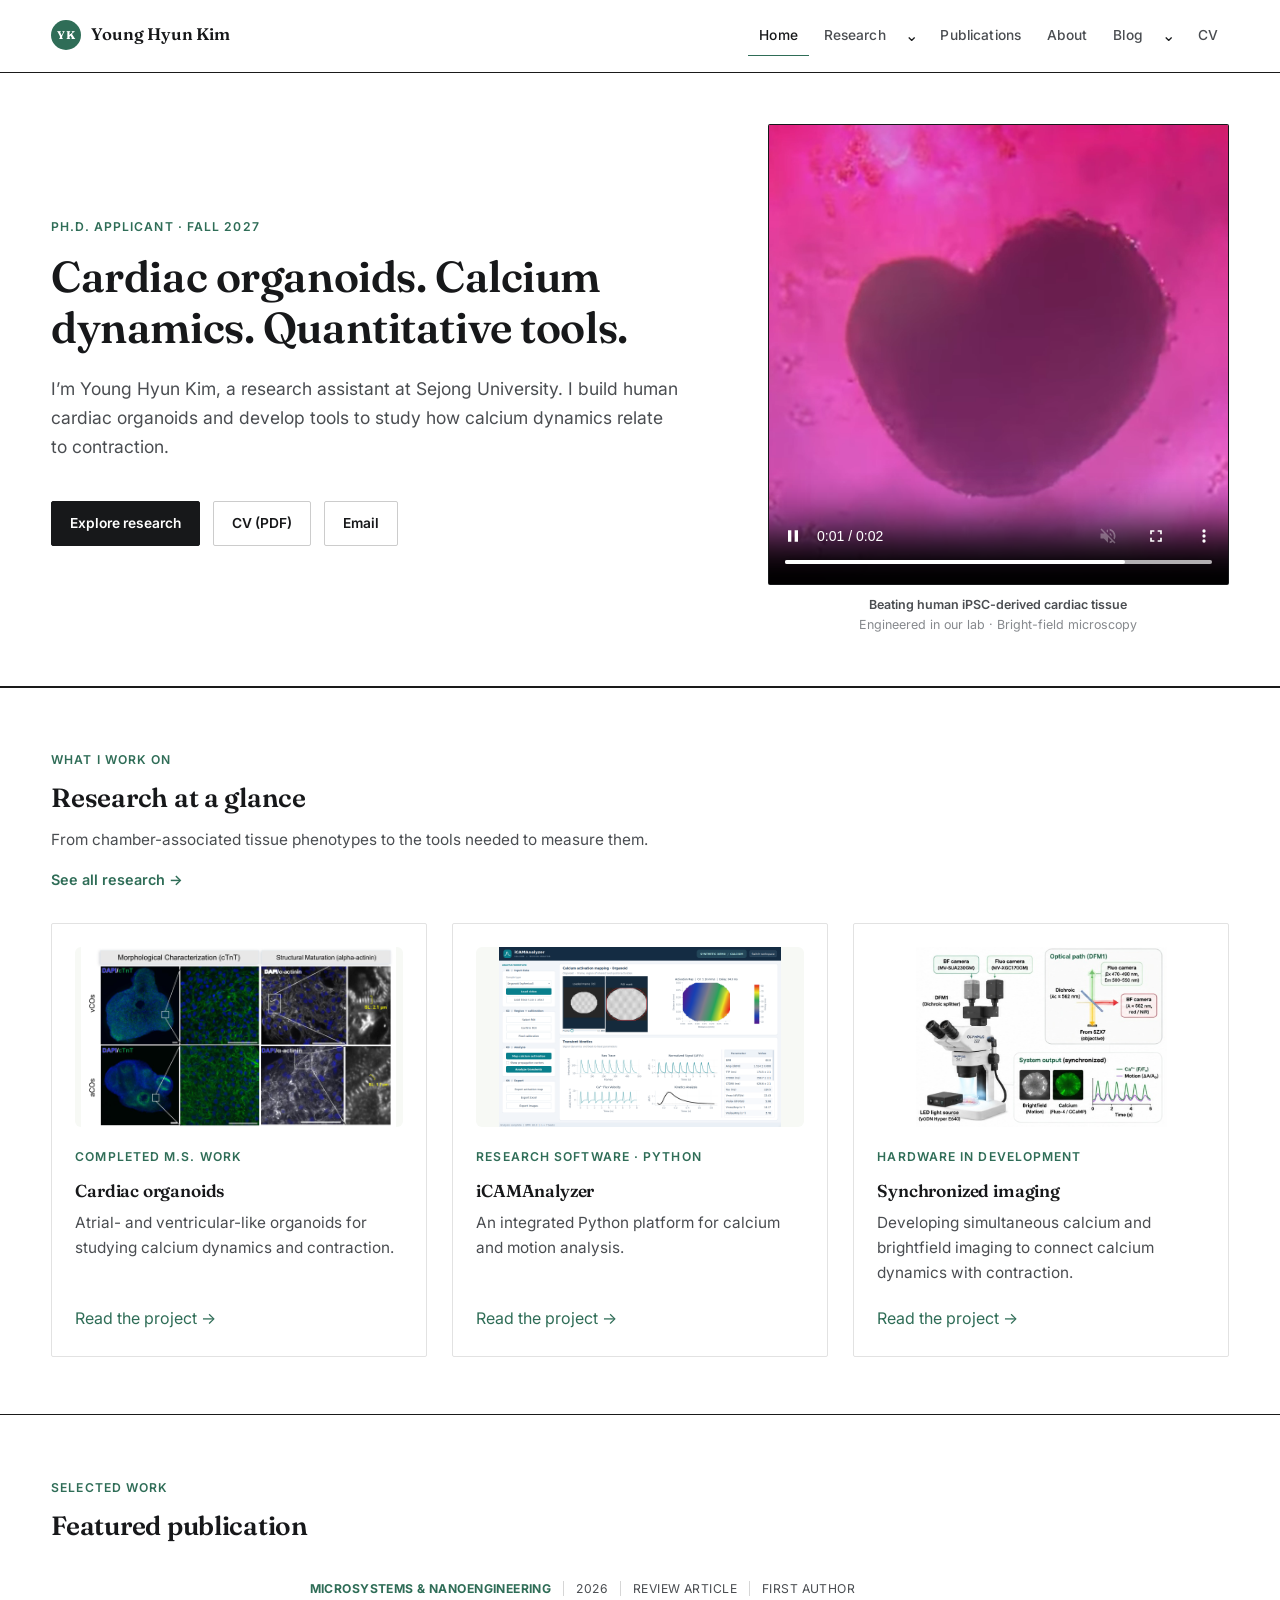
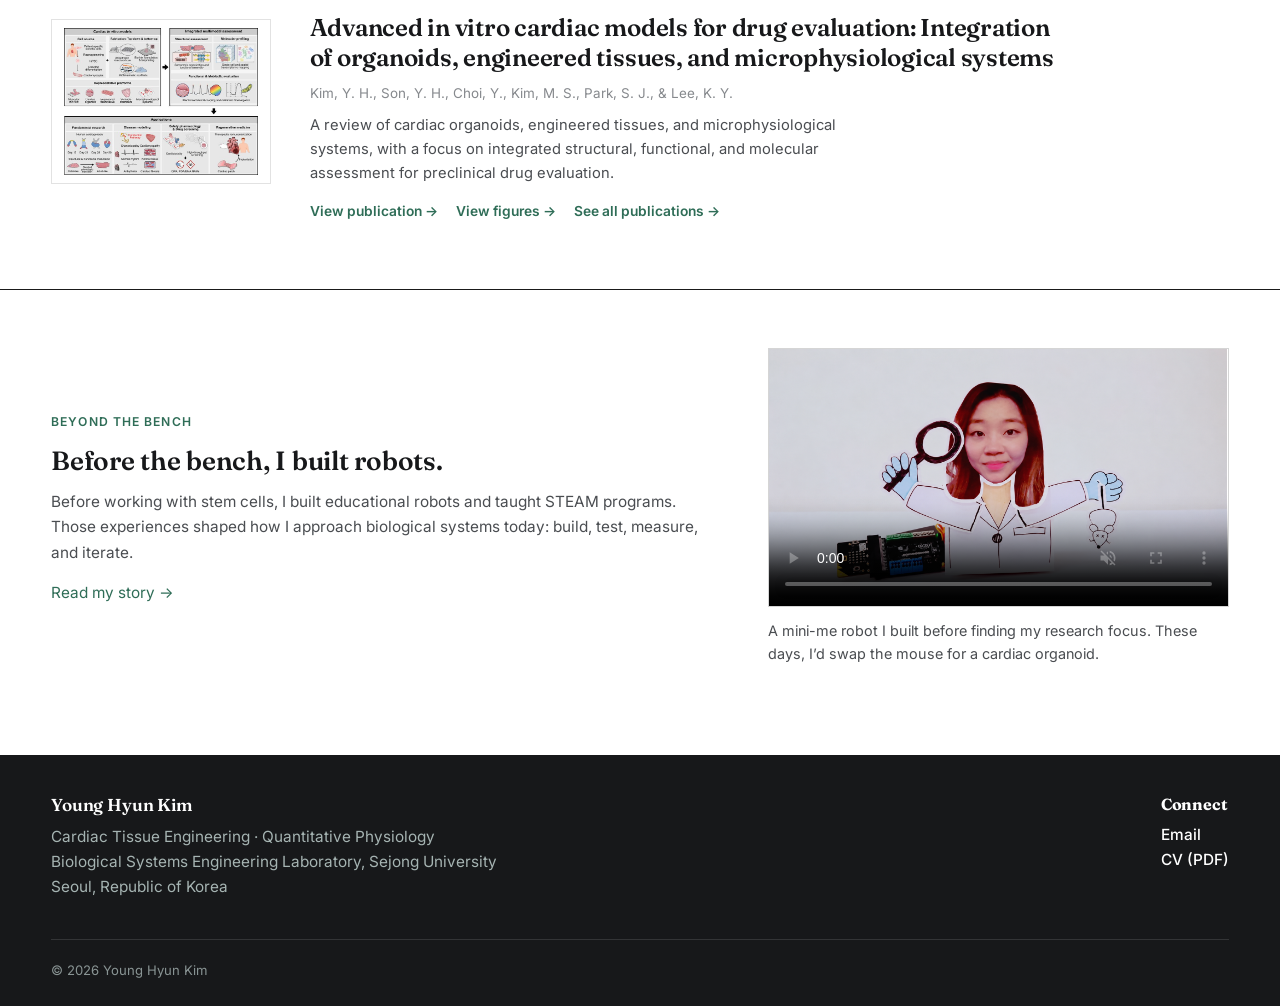
==== index.html @ b760e7a7 "Shorten Home introduction and remove repeated research paragraph" ====
<!DOCTYPE html>

<html lang="en">
<head>
<meta charset="utf-8"/>
<meta content="width=device-width, initial-scale=1.0" name="viewport"/>
<title>Young Hyun Kim — Cardiac Tissue Engineering &amp; Quantitative Physiology</title>

<link href="assets/img/favicon.svg" rel="icon" type="image/svg+xml"/>
<link href="https://fonts.googleapis.com" rel="preconnect"/>
<link href="https://fonts.googleapis.com/css2?family=Fraunces:opsz,wght@9..144,400..900&amp;family=Inter:wght@400;500;600;700&amp;display=swap" rel="stylesheet"/>
<link href="css/style.css?v=20261011" rel="stylesheet"/>
<meta content="Young Hyun Kim develops human cardiac organoids and an integrated Python platform for calcium and motion analysis. Ph.D. applicant for Fall 2027." name="description"/><meta content="Young Hyun Kim — Cardiac Tissue Engineering &amp; Quantitative Physiology" property="og:title"/><meta content="Young Hyun Kim develops human cardiac organoids and an integrated Python platform for calcium and motion analysis. Ph.D. applicant for Fall 2027." property="og:description"/><meta content="website" property="og:type"/><meta content="https://younghyunkim1062.github.io/index.html" property="og:url"/><link href="https://younghyunkim1062.github.io/index.html" rel="canonical"/><style>.nav-links > .has-dropdown{display:flex;flex-wrap:wrap;align-items:center}.nav-links > .has-dropdown > .dropdown{flex-basis:100%}</style><link rel="stylesheet" href="css/responsive.css?v=20261107">
</head>
<body><a class="skip-link" href="#main-content">Skip to content</a>
<header class="site-header">
<nav class="nav">
<a class="brand" href="index.html">
<span class="badge"><span>YK</span></span>
      Young Hyun Kim
    </a>
<button aria-label="Toggle navigation" class="nav-toggle"><span></span><span></span><span></span></button>
<ul class="nav-links">
<li><a class="nav-link active" href="index.html">Home</a></li>
<li class="has-dropdown">
<a class="nav-link" href="research.html">Research</a>
<div class="dropdown"><a href="research.html">Overview</a><a href="figures.html">Figures &amp; Illustration</a></div>
</li>
<li><a class="nav-link" href="publications.html">Publications</a></li>
<li><a class="nav-link" href="about.html">About</a></li>
<li class="has-dropdown">
<a class="nav-link" href="blog.html">Blog</a>
<div class="dropdown"><a href="blog.html">Overview</a><a href="blog-travel.html">Travel</a><a href="blog-making.html">Making</a><a href="blog-gallery.html">Under the Scope</a></div>
</li>
<li><a class="nav-link" href="assets/CV_Younghyun_Kim_20261105.pdf" rel="noopener" target="_blank">CV</a></li>
</ul>
</nav>
</header><main id="main-content">
<section class="hero">
<svg class="hero-blob" height="380" style="top:-120px; right:-100px;" width="380">
<circle cx="190" cy="190" fill="#D9954A" opacity="0.35" r="190"></circle>
</svg>
<svg class="hero-blob" height="260" style="bottom:-80px; left:-60px;" width="260">
<circle cx="130" cy="130" fill="#4f9080" opacity="0.28" r="130"></circle>
</svg>
<div class="container">
<div class="hero-grid home-hero-grid">
<div class="home-hero-intro">
<span class="eyebrow">Ph.D. Applicant · Fall 2027</span>
<h1>Cardiac organoids. Calcium dynamics. Quantitative tools.</h1>
<p class="home-hero-lead">I’m Young Hyun Kim, a research assistant at Sejong University. I build human cardiac organoids and develop tools to study how calcium dynamics relate to contraction.</p>

</div>
<div class="home-hero-media">
<div class="hero-photo-frame video-frame">
<video aria-label="Beating human iPSC-derived cardiac tissue, bright-field microscopy" autoplay="" class="organoid-video" controls="" loop="" muted="" playsinline="" preload="metadata">
<source src="assets/video/heart-organoid.webm" type="video/webm"/>
<source src="assets/video/heart-organoid.mp4" type="video/mp4"/>
</video>
<div class="video-hover-caption">Beating human iPSC-derived cardiac tissue<br/>Engineered in our lab</div>
</div>
<p class="hero-video-caption">
<strong>Beating human iPSC-derived cardiac tissue</strong>
          Engineered in our lab · Bright-field microscopy
        </p>
</div>
<div class="home-hero-followup">
<div class="btn-row"><a class="btn btn-primary" href="research.html">Explore research</a><a class="btn btn-outline" href="assets/CV_Younghyun_Kim_20261105.pdf">CV (PDF)</a><a class="btn btn-outline" href="mailto:younghyun.kim1062@gmail.com">Email</a></div>
</div>
</div>
</div>
</section>
<section class="bg-tint home-research-section">
<div class="container">
<div class="section-head">
<span class="eyebrow">What I work on</span>
<h2>Research at a glance</h2>
<p>From chamber-associated tissue phenotypes to the tools needed to measure them.</p>
<p class="section-link"><a href="research.html">See all research →</a></p>
</div>
<div class="grid grid-3 research-flow research-flow-visual">
<div class="card flow-card" style="display:flex;flex-direction:column;min-width:0"><img src="assets/img/research/organoid-structure.jpg" alt="Immunofluorescence images of ventricular-like and atrial-like cardiac organoids" loading="lazy" decoding="async" style="width:100%;height:180px;object-fit:contain;display:block;background:#f7f9f5;border-radius:6px;margin-bottom:20px"/><span class="eyebrow">Completed M.S. work</span><h3>Cardiac organoids</h3><p>Atrial- and ventricular-like organoids for studying calcium dynamics and contraction.</p><a href="research.html#models" style="margin-top:auto">Read the project →</a></div>
<div class="card flow-card" style="display:flex;flex-direction:column;min-width:0"><img src="assets/img/research/icamanalyzer-calcium-20261021.png" alt="iCAMAnalyzer interface showing a synthetic calcium-analysis demo" loading="lazy" decoding="async" style="width:100%;height:180px;object-fit:contain;display:block;background:#f7f9f5;border-radius:6px;margin-bottom:20px"/><span class="eyebrow">Research software · Python</span><h3>iCAMAnalyzer</h3><p>An integrated Python platform for calcium and motion analysis.</p><a href="research.html#icamanalyzer" style="margin-top:auto">Read the project →</a></div>
<div class="card flow-card" style="display:flex;flex-direction:column;min-width:0"><img src="assets/img/research/synchronized-imaging.jpg" alt="Concept illustration of the dual-camera calcium and brightfield imaging setup in development" loading="lazy" decoding="async" width="693" height="497" style="width:100%;height:180px;object-fit:contain;display:block;background:#fff;border-radius:6px;margin-bottom:20px"/><span class="eyebrow">Hardware in development</span><h3>Synchronized imaging</h3><p>Developing simultaneous calcium and brightfield imaging to connect calcium dynamics with contraction.</p><a href="research.html#imaging" style="margin-top:auto">Read the project →</a></div>
</div>
</div>
</section>
<section class="section-divider featured-publication-section">
<div class="container">
<div class="section-head">
<span class="eyebrow">Selected work</span>
<h2>Featured publication</h2>
</div>
<article class="featured-pub">
<a aria-label="View featured publication details" class="featured-pub-image" href="publications.html">
<img alt="Graphical abstract from the featured cardiac models review" src="assets/img/figures/graphical-abstract-thumb.jpg"/>
</a>
<div class="featured-pub-copy">
<div class="featured-pub-meta">
<span class="featured-pub-journal">Microsystems &amp; Nanoengineering</span>
<span>2026</span>
<span>Review Article</span>
<span>First Author</span>
</div>
<h3 class="featured-pub-title">Advanced in vitro cardiac models for drug evaluation: Integration of organoids, engineered tissues, and microphysiological systems</h3>
<p class="featured-pub-authors">Kim, Y. H., Son, Y. H., Choi, Y., Kim, M. S., Park, S. J., &amp; Lee, K. Y.</p>
<p class="featured-pub-summary">A review of cardiac organoids, engineered tissues, and microphysiological systems, with a focus on integrated structural, functional, and molecular assessment for preclinical drug evaluation.</p>
<div class="featured-pub-links">
<a href="https://www.nature.com/articles/s41378-026-01249-6">View publication →</a>
<a href="figures.html#fig-2026">View figures →</a>
<a href="publications.html">See all publications →</a>
</div>
</div>
</article>
</div>
</section>
<section class="bg-tint home-about-teaser-section">
<div class="container">
<div class="hero-grid">
<div class="section-head">
<span class="eyebrow">Beyond the bench</span>
<h2>Before the bench, I built robots.</h2>
<p style="max-width:760px;">Before working with stem cells, I built educational robots and taught STEAM programs. Those experiences shaped how I approach biological systems today: build, test, measure, and iterate.</p>
<p class="mb-0"><a href="about.html">Read my story →</a></p>
</div>
<div class="about-profile-wrap">
<video class="about-profile-photo" aria-label="Young Hyun Kim’s mini-me scientist robot in motion" aria-describedby="mini-me-caption" width="854" height="480" autoplay muted loop playsinline controls preload="metadata" poster="assets/img/about/mini-me-robot.png">
<source src="assets/video/mini-me-robot.mp4" type="video/mp4"/>
Your browser does not support embedded video. <a href="assets/video/mini-me-robot.mp4">Watch the robot video</a>.
</video>
<p id="mini-me-caption" style="margin:12px 0 0; font-size:0.9rem; line-height:1.6; color:var(--ink-soft);">A mini-me robot I built before finding my research focus. These days, I’d swap the mouse for a cardiac organoid.</p>
</div>
</div>
</div>
</section>
</main><footer class="site-footer">
<div class="container">
<div class="footer-grid">
<div>
<h3 style="color:#fff;">Young Hyun Kim</h3>
<p class="footer-identity">
<span class="footer-nowrap">Cardiac Tissue Engineering · Quantitative Physiology</span><br/>
<span class="footer-nowrap">Biological Systems Engineering Laboratory, Sejong University</span><br/>
          Seoul, Republic of Korea
        </p>
</div>
<div>
<h4 style="color:#fff;">Connect</h4>
<p>
<a href="mailto:younghyun.kim1062@gmail.com">Email</a><br/>
<a href="assets/CV_Younghyun_Kim_20261105.pdf">CV (PDF)</a><br/></p>
</div>
</div>
<div class="footer-note">© 2026 Young Hyun Kim</div>
</div>
</footer>
<script src="js/main.js?v=20261107"></script>
</body>
</html>
---- css/style.css ----
/* ============================================================
   Young Hyun Kim — Portfolio
   Palette: journal / editorial (Science-style restraint)
   ============================================================ */

:root {
  --bg: #ffffff;
  --bg-alt: #ffffff;
  --ink: #17181a;
  --ink-soft: #4a4d51;
  --ink-faint: #86898d;

  --primary: #2f6d57;      /* deep teal — the one decorative accent (buttons, links, nav) */
  --primary-dark: #1c4335;

  /* Muted, low-chroma accents — kept ONLY where color still carries information
     (timeline dots, grad-school track numbers). Everywhere else (tags, eyebrows,
     icon badges) is flattened to ink/gray by the rules below. */
  --coral: #a1573f;        /* muted rust */
  --mustard: #8a7f52;      /* muted olive */
  --magenta: #5c6f8a;      /* muted slate blue */
  --sky: #4f8a79;          /* muted sage-teal */
  --mint: #eef2f0;         /* faint neutral tint, used only for hover states */

  --radius-lg: 4px;
  --radius-md: 3px;
  --radius-sm: 2px;
  --shadow-soft: none;
  --shadow-hover: none;
  --border-thin: 1px solid #e2e2e2;
  --rule: 1px solid #1a1a1a;

  --max-width: 1100px;
}

* { box-sizing: border-box; }

html { scroll-behavior: smooth; }

body {
  margin: 0;
  background: var(--bg);
  color: var(--ink);
  font-family: 'Inter', -apple-system, BlinkMacSystemFont, 'Segoe UI', sans-serif;
  font-size: 16px;
  line-height: 1.65;
  -webkit-font-smoothing: antialiased;
}

h1, h2, h3, h4 {
  font-family: 'Fraunces', 'Inter', sans-serif;
  color: var(--ink);
  line-height: 1.18;
  letter-spacing: -0.01em;
  margin: 0 0 0.5em;
}

h1 { font-size: clamp(1.9rem, 3.4vw, 2.7rem); font-weight: 600; }
h2 { font-size: clamp(1.3rem, 2.2vw, 1.65rem); font-weight: 600; }
h3 { font-size: 1.08rem; font-weight: 600; }

p { margin: 0 0 1em; color: var(--ink-soft); font-size: 0.96rem; }

a { color: var(--primary); text-decoration: none; border-bottom: 1px solid transparent; }
a:hover { color: var(--primary-dark); border-bottom-color: currentColor; }

img { max-width: 100%; display: block; }

.container {
  max-width: var(--max-width);
  margin: 0 auto;
  padding: 0 24px;
}

section { padding: 56px 0; }
section.tight { padding: 32px 0; }

/* ---------------- Nav ---------------- */

.site-header {
  position: sticky;
  top: 0;
  z-index: 100;
  background: rgba(255, 255, 255, 0.96);
  backdrop-filter: blur(6px);
  border-bottom: var(--rule);
}

.nav {
  max-width: var(--max-width);
  margin: 0 auto;
  padding: 16px 24px;
  display: flex;
  align-items: center;
  justify-content: space-between;
  gap: 20px;
}

.brand {
  display: flex;
  align-items: center;
  gap: 10px;
  font-family: 'Fraunces', sans-serif;
  font-weight: 600;
  font-size: 1.05rem;
  color: var(--ink);
  letter-spacing: -0.01em;
}

.brand:hover { color: var(--ink); border-bottom-color: transparent; }

.brand .badge {
  width: 30px;
  height: 30px;
  border-radius: 50%;
  background: var(--primary);
  color: #fff;
  display: flex;
  align-items: center;
  justify-content: center;
  font-size: 0.7rem;
  font-weight: 700;
  letter-spacing: 0.4px;
  flex-shrink: 0;
}

.brand .badge span {
  color: #fff;
}

.nav-links {
  display: flex;
  align-items: center;
  gap: 4px;
  list-style: none;
  margin: 0;
  padding: 0;
  flex-wrap: wrap;
}

.nav-links > li { position: relative; }

.nav-links a.nav-link {
  display: block;
  padding: 8px 12px;
  border-radius: 0;
  font-weight: 500;
  font-size: 0.86rem;
  letter-spacing: 0.01em;
  color: var(--ink-soft);
  white-space: nowrap;
  border-bottom: 1px solid transparent;
}

.nav-links a.nav-link:hover,
.nav-links a.nav-link.active {
  background: none;
  color: var(--ink);
  border-bottom-color: var(--primary);
}

.has-dropdown .dropdown {
  display: none;
  position: absolute;
  top: 110%;
  left: 0;
  background: var(--bg-alt);
  border-radius: 0;
  box-shadow: 0 4px 16px rgba(0,0,0,0.08);
  min-width: 180px;
  padding: 4px;
  border: var(--border-thin);
}

.has-dropdown:hover .dropdown,
.has-dropdown:focus-within .dropdown {
  display: block;
}

.dropdown a {
  display: block;
  padding: 8px 12px;
  border-radius: var(--radius-sm);
  color: var(--ink);
  font-weight: 500;
  font-size: 0.9rem;
}

.dropdown a:hover { background: var(--mint); color: var(--primary-dark); }

.nav-toggle {
  display: none;
  background: none;
  border: none;
  cursor: pointer;
  padding: 6px;
}

.nav-toggle span {
  display: block;
  width: 24px;
  height: 3px;
  margin: 5px 0;
  background: var(--primary-dark);
  border-radius: 2px;
}

@media (max-width: 860px) {
  .nav-toggle { display: block; }
  .nav-links {
    display: none;
    flex-direction: column;
    align-items: stretch;
    width: 100%;
    padding: 12px 0 4px;
  }
  .nav-links.open { display: flex; }
  .has-dropdown .dropdown {
    display: none;
    position: static;
    box-shadow: none;
    border: none;
    padding-left: 14px;
    margin-top: 4px;
  }
  .has-dropdown.open .dropdown { display: block; }
  .nav { flex-wrap: wrap; }
}

/* ---------------- Hero ---------------- */

.hero {
  position: relative;
  overflow: hidden;
  padding: 48px 0 40px;
  border-bottom: var(--rule);
}

.hero-blob { display: none; } /* decorative color blobs dropped for the journal look */

.hero .container { position: relative; z-index: 1; }

.hero-grid {
  display: grid;
  grid-template-columns: 1.3fr 0.9fr;
  gap: 48px;
  align-items: center;
}

@media (max-width: 780px) {
  .hero-grid { grid-template-columns: 1fr; }
}

.eyebrow {
  display: inline-flex;
  align-items: center;
  gap: 8px;
  background: none;
  color: var(--primary);
  font-weight: 600;
  font-size: 0.76rem;
  letter-spacing: 0.09em;
  text-transform: uppercase;
  padding: 0;
  border-radius: 0;
  margin-bottom: 14px;
}

.hero-photo-frame {
  width: 100%;
  aspect-ratio: 1;
  border-radius: var(--radius-sm);
  background: var(--ink);
  padding: 1px;
  box-shadow: none;
}

.hero-photo-frame .inner {
  width: 100%;
  height: 100%;
  border-radius: calc(var(--radius-lg) - 8px);
  background: var(--bg-alt) center/cover no-repeat;
  display: flex;
  align-items: center;
  justify-content: center;
  color: var(--ink-faint);
  font-size: 0.9rem;
  text-align: center;
  overflow: hidden;
}

.hero-photo-frame.video-frame {
  position: relative;
  overflow: hidden;
}

.hero-photo-frame.video-frame .organoid-video {
  width: 100%;
  height: 100%;
  border-radius: calc(var(--radius-lg) - 8px);
  object-fit: cover;
  display: block;
  background: #1a0a12;
}

.hero-photo-frame.video-frame .video-hover-caption {
  position: absolute;
  left: 10px;
  right: 10px;
  bottom: 10px;
  padding: 12px 16px;
  border-radius: calc(var(--radius-lg) - 8px);
  background: linear-gradient(transparent, rgba(10, 5, 8, 0.78) 55%);
  color: #fff;
  font-size: 0.82rem;
  font-weight: 600;
  line-height: 1.4;
  opacity: 0;
  transform: translateY(6px);
  transition: opacity 0.22s ease, transform 0.22s ease;
  pointer-events: none;
}

.hero-photo-frame.video-frame:hover .video-hover-caption,
.hero-photo-frame.video-frame:focus-within .video-hover-caption {
  opacity: 1;
  transform: translateY(0);
}

.hero-video-caption {
  margin-top: 10px;
  text-align: center;
  font-size: 0.78rem;
  color: var(--ink-faint);
  line-height: 1.5;
}

.hero-video-caption strong {
  display: block;
  color: var(--ink-soft);
  font-weight: 600;
}

/* Small profile photo, relocated to the footer's Connect column */
.footer-avatar {
  width: 56px;
  height: 56px;
  border-radius: 50%;
  overflow: hidden;
  background: rgba(255,255,255,0.25);
  padding: 2px;
  margin-bottom: 12px;
}

.footer-avatar .inner {
  width: 100%;
  height: 100%;
  border-radius: 50%;
  background: rgba(255,255,255,0.08) center/cover no-repeat;
  display: flex;
  align-items: center;
  justify-content: center;
  color: rgba(255,255,255,0.55);
  font-size: 0.55rem;
  text-align: center;
  line-height: 1.3;
  overflow: hidden;
}

.btn-row { display: flex; flex-wrap: wrap; gap: 10px; margin-top: 22px; }

.btn {
  display: inline-flex;
  align-items: center;
  gap: 8px;
  padding: 10px 18px;
  border-radius: var(--radius-sm);
  font-weight: 600;
  font-size: 0.86rem;
  border: 1px solid var(--ink);
  cursor: pointer;
  transition: background 0.15s ease, color 0.15s ease;
}

.btn:hover { transform: none; }

.btn-primary { background: var(--ink); color: #fff; box-shadow: none; }
.btn-primary:hover { background: var(--primary); border-color: var(--primary); color: #fff; box-shadow: none; }

.btn-outline { background: transparent; border-color: #ccc; color: var(--ink); }
.btn-outline:hover { background: none; border-color: var(--ink); color: var(--ink); }

/* ---------------- Cards / grids ---------------- */

.grid {
  display: grid;
  gap: 24px;
}

.grid-2 { grid-template-columns: repeat(2, 1fr); }
.grid-3 { grid-template-columns: repeat(3, 1fr); }
.grid-4 { grid-template-columns: repeat(4, 1fr); }

@media (max-width: 900px) {
  .grid-3, .grid-4 { grid-template-columns: repeat(2, 1fr); }
}
@media (max-width: 620px) {
  .grid-2, .grid-3, .grid-4 { grid-template-columns: 1fr; }
}

.card {
  background: var(--bg-alt);
  border-radius: var(--radius-sm);
  padding: 24px;
  box-shadow: none;
  border: var(--border-thin);
  transition: border-color 0.15s ease;
}

.card:hover { transform: none; box-shadow: none; border-color: #bbb; }

.card .icon-badge {
  width: 32px;
  height: 32px;
  border-radius: var(--radius-sm);
  display: flex;
  align-items: center;
  justify-content: center;
  font-size: 1.1rem;
  margin-bottom: 12px;
  background: none !important;
  color: var(--primary);
}

.tag {
  display: inline-block;
  font-size: 0.7rem;
  font-weight: 600;
  letter-spacing: 0.06em;
  text-transform: uppercase;
  padding: 0;
  border-radius: 0;
  background: none;
  color: var(--ink-faint);
  margin: 0 12px 6px 0;
}

.tag.coral, .tag.mustard, .tag.magenta { background: none; color: var(--ink-faint); }

/* section headers */

.section-head { max-width: 700px; margin-bottom: 40px; }
.section-head .eyebrow { margin-bottom: 12px; }

.bg-tint {
  background: var(--bg-alt);
  border-top: var(--rule);
  border-bottom: none;
}

/* ---------------- Timeline (research / education) ---------------- */

.timeline-item {
  display: grid;
  grid-template-columns: 160px 1fr;
  gap: 24px;
  padding: 20px 0;
  border-bottom: var(--border-thin);
}

.timeline-item:last-child { border-bottom: none; }

.timeline-item .when {
  font-weight: 600;
  color: var(--ink-faint);
  font-size: 0.82rem;
  letter-spacing: 0.03em;
  text-transform: uppercase;
}

@media (max-width: 620px) {
  .timeline-item { grid-template-columns: 1fr; gap: 6px; }
}

/* Milestone timeline (main page) */
.milestones { position: relative; max-width: 780px; margin-top: 4px; }
.milestones::before {
  content: '';
  position: absolute;
  left: 4px;
  top: 6px;
  bottom: 6px;
  width: 1px;
  background: #d8d8d8;
  border-radius: 0;
}
.milestone { position: relative; padding-left: 32px; padding-bottom: 26px; }
.milestone:last-child { padding-bottom: 0; }
.milestone .dot {
  position: absolute;
  left: 0;
  top: 5px;
  width: 9px;
  height: 9px;
  border-radius: 50%;
  border: none;
  box-sizing: border-box;
  /* background color comes from the inline style on each .dot (muted --sky/--coral/etc) —
     kept intentionally so the timeline stays scannable, unlike the flattened tags/eyebrows */
}
.milestone .yr {
  display: block;
  font-family: 'Inter', sans-serif;
  font-weight: 600;
  font-size: 0.82rem;
  letter-spacing: 0.03em;
  color: var(--ink-faint);
  line-height: 1.2;
  margin-bottom: 4px;
}

.milestone .chapter {
  font-weight: 700;
  color: var(--ink);
  font-size: 1.03rem;
  margin: 0 0 6px;
}

.milestone-photo {
  width: 100%;
  max-width: 280px;
  aspect-ratio: 4/3;
  margin-top: 12px;
  border-radius: var(--radius-sm);
  background: linear-gradient(135deg, var(--mint), var(--sky));
  display: flex;
  align-items: center;
  justify-content: center;
  color: rgba(255,255,255,0.85);
  font-size: 0.78rem;
  text-align: center;
  padding: 10px;
}

.milestone .tagline {
  font-style: italic;
  color: var(--ink-soft);
  margin-top: 6px;
}

/* ---------------- Publications ---------------- */

.pub-item {
  display: flex;
  gap: 18px;
  padding: 22px 0;
  border-bottom: var(--border-thin);
}

.pub-item:last-child { border-bottom: none; }

.pub-year {
  flex-shrink: 0;
  width: 64px;
  height: 64px;
  border-radius: var(--radius-sm);
  background: none;
  border: var(--border-thin);
  color: var(--primary-dark);
  display: flex;
  align-items: center;
  justify-content: center;
  font-weight: 800;
  font-family: 'Fraunces', sans-serif;
  font-size: 1.05rem;
}

.pub-title { font-weight: 700; color: var(--ink); margin-bottom: 4px; }
.pub-meta { font-size: 0.9rem; color: var(--ink-faint); }

/* ---------------- Protocols (research sub-tab) ---------------- */

.protocol-card {
  background: var(--bg-alt);
  border-radius: var(--radius-md);
  border: 2px dashed rgba(47,109,87,0.25);
  padding: 24px;
}

.protocol-card .lock {
  font-size: 0.78rem;
  font-weight: 700;
  color: var(--coral);
  text-transform: uppercase;
  letter-spacing: 0.05em;
  margin-bottom: 8px;
  display: block;
}

/* ---------------- Blog ---------------- */

.blog-subnav {
  display: flex;
  gap: 10px;
  margin-bottom: 36px;
  flex-wrap: wrap;
}

.blog-subnav a {
  padding: 10px 18px;
  border-radius: 999px;
  background: var(--bg-alt);
  border: var(--border-thin);
  font-weight: 700;
  color: var(--ink);
  font-size: 0.9rem;
}

.blog-subnav a.active,
.blog-subnav a:hover {
  background: var(--magenta);
  border-color: var(--magenta);
  color: #fff;
}

.post-card .thumb {
  width: 100%;
  aspect-ratio: 16/10;
  border-radius: var(--radius-sm);
  background: linear-gradient(135deg, var(--mint), var(--sky));
  margin-bottom: 14px;
  display: flex;
  align-items: center;
  justify-content: center;
  color: rgba(255,255,255,0.85);
  font-size: 0.85rem;
  overflow: hidden;
}

.post-card .thumb img { width: 100%; height: 100%; object-fit: cover; }

/* ---------------- Travel map ---------------- */

.map-filters {
  display: flex;
  gap: 10px;
  margin-bottom: 20px;
  flex-wrap: wrap;
}

.map-filter-btn {
  display: inline-flex;
  align-items: center;
  gap: 8px;
  padding: 8px 16px;
  border-radius: 999px;
  background: var(--bg-alt);
  border: var(--border-thin);
  font-weight: 700;
  font-size: 0.85rem;
  font-family: inherit;
  color: var(--ink);
  cursor: pointer;
  transition: background 0.15s ease, color 0.15s ease;
}

.map-filter-btn .dot {
  width: 10px;
  height: 10px;
  border-radius: 50%;
  display: inline-block;
}

.map-filter-btn:hover { background: var(--mint); }

.map-filter-btn.active {
  background: var(--primary);
  border-color: var(--primary);
  color: #fff;
}

.map-filter-btn.active .dot {
  box-shadow: 0 0 0 2px rgba(255, 255, 255, 0.7);
}

#travel-map {
  width: 100%;
  height: auto;
  background: #e9f0ea;
  border-radius: var(--radius-lg);
  border: var(--border-thin);
  box-shadow: var(--shadow-soft);
}

#travel-map .country {
  fill: var(--mint);
  stroke: var(--bg-alt);
  stroke-width: 0.6;
  transition: fill 0.15s ease;
}

#travel-map .country:hover {
  fill: var(--sky);
}

.map-pin {
  cursor: pointer;
  transition: transform 0.15s ease;
  transform-origin: center;
}

.map-pin:hover { transform: scale(1.3); }

#travel-detail {
  margin-top: 28px;
  background: var(--bg-alt);
  border-radius: var(--radius-md);
  border: var(--border-thin);
  padding: 28px;
  display: none;
}

#travel-detail.visible { display: block; }

/* ---------------- Under the Scope (photo/video gallery) ---------------- */

.scope-grid {
  display: grid;
  grid-template-columns: repeat(3, 1fr);
  gap: 14px;
}

@media (max-width: 900px) {
  .scope-grid { grid-template-columns: repeat(2, 1fr); }
}
@media (max-width: 560px) {
  .scope-grid { grid-template-columns: 1fr; }
}

.scope-item {
  position: relative;
  aspect-ratio: 1;
  border-radius: var(--radius-md);
  overflow: hidden;
  background: var(--bg-alt);
  border: var(--border-thin);
}

.scope-item.wide { aspect-ratio: 16/10; }

.scope-item img,
.scope-item video {
  width: 100%;
  height: 100%;
  object-fit: cover;
  display: block;
}

.scope-item .scope-placeholder {
  width: 100%;
  height: 100%;
  display: flex;
  align-items: center;
  justify-content: center;
  color: var(--ink-faint);
  background: linear-gradient(135deg, var(--mint), var(--sky));
}

.scope-caption {
  position: absolute;
  left: 0;
  right: 0;
  bottom: 0;
  padding: 10px 12px 8px;
  background: linear-gradient(transparent, rgba(20, 30, 24, 0.72));
  color: #fff;
  font-size: 0.78rem;
  font-weight: 600;
  line-height: 1.3;
}

.scope-item .video-badge {
  position: absolute;
  top: 10px;
  right: 10px;
  width: 26px;
  height: 26px;
  border-radius: 50%;
  background: rgba(20, 30, 24, 0.55);
  color: #fff;
  display: flex;
  align-items: center;
  justify-content: center;
}

/* ---------------- Scientific Illustration gallery + lightbox ---------------- */

.illus-grid {
  display: grid;
  grid-template-columns: repeat(3, 1fr);
  gap: 20px;
}

@media (max-width: 860px) {
  .illus-grid { grid-template-columns: 1fr; }
}

.illus-item {
  display: block;
  width: 100%;
  text-align: left;
  background: var(--bg-alt);
  border: var(--border-thin);
  border-radius: var(--radius-md);
  padding: 0;
  cursor: pointer;
  overflow: hidden;
  font-family: inherit;
  box-shadow: var(--shadow-soft);
  transition: transform 0.18s ease, box-shadow 0.18s ease;
}

.illus-item:hover { transform: translateY(-4px); box-shadow: var(--shadow-hover); }

.illus-item .illus-thumb {
  width: 100%;
  aspect-ratio: 4/3;
  background: linear-gradient(135deg, var(--mint), var(--sky));
  display: flex;
  align-items: center;
  justify-content: center;
  overflow: hidden;
  color: rgba(255,255,255,0.85);
  font-size: 0.8rem;
  text-align: center;
  padding: 12px;
}

.illus-item .illus-thumb img {
  width: 100%;
  height: 100%;
  object-fit: cover;
  object-position: top center;
  display: block;
}

/* For dense publication figures — show the whole figure, not a crop */
.illus-thumb.contain { background: #fff; padding: 8px; }
.illus-thumb.contain img { object-fit: contain; object-position: center; }

.illus-item .illus-caption {
  padding: 14px 16px;
}

.illus-item .illus-caption .label {
  display: block;
  font-weight: 700;
  color: var(--ink);
  font-size: 0.92rem;
  margin-bottom: 2px;
}

.illus-item .illus-caption .desc {
  display: block;
  color: var(--ink-faint);
  font-size: 0.82rem;
  line-height: 1.4;
}

.illus-item .zoom-hint {
  position: absolute;
}

#lightbox {
  position: fixed;
  inset: 0;
  z-index: 300;
  background: rgba(15, 20, 17, 0.92);
  display: none;
  align-items: center;
  justify-content: center;
  padding: 40px 24px;
}

#lightbox.open { display: flex; }

#lightbox img {
  max-width: 100%;
  max-height: 82vh;
  border-radius: var(--radius-sm);
  box-shadow: 0 20px 60px rgba(0,0,0,0.5);
  background: #fff;
}

.lightbox-caption {
  color: rgba(255,255,255,0.85);
  text-align: center;
  font-size: 0.88rem;
  margin-top: 14px;
  max-width: 700px;
}

.lightbox-close {
  position: absolute;
  top: 20px;
  right: 26px;
  background: rgba(255,255,255,0.12);
  color: #fff;
  border: none;
  width: 40px;
  height: 40px;
  border-radius: 50%;
  font-size: 1.3rem;
  cursor: pointer;
  line-height: 1;
}

.lightbox-close:hover { background: rgba(255,255,255,0.25); }

/* Inline text button that opens the lightbox (award / figure "View ..." links).
   Also carries .illus-item on the element so the older cached main.js still binds it. */
.link-btn {
  display: inline !important;
  width: auto !important;
  border: none !important;
  border-radius: 0 !important;
  box-shadow: none !important;
  padding: 0 !important;
  margin: 0 !important;
  background: none !important;
  overflow: visible !important;
  cursor: pointer;
  font: inherit;
  font-weight: 600;
  color: var(--primary);
}
.link-btn:hover { color: var(--primary-dark); text-decoration: underline; transform: none !important; }

/* ---------------- Footer ---------------- */

.site-footer {
  background: var(--ink);
  color: #b9bcc0;
  padding: 40px 0 24px;
  margin-top: 32px;
}

.site-footer a { color: #fff; font-weight: 500; border-bottom-color: transparent; }
.site-footer a:hover { color: #fff; border-bottom-color: #fff; }

.footer-grid {
  display: flex;
  justify-content: space-between;
  gap: 24px;
  flex-wrap: wrap;
  margin-bottom: 24px;
}

.footer-note {
  font-size: 0.82rem;
  color: rgba(214, 232, 230, 0.6);
  border-top: 1px solid rgba(255,255,255,0.12);
  padding-top: 20px;
}

/* ---------------- Research loop (Research page framework diagram) ---------------- */

.research-loop {
  display: grid;
  grid-template-columns: repeat(4, 1fr);
  gap: 0;
  margin: 8px 0 4px;
  align-items: stretch;
}

.loop-stage {
  position: relative;
  padding: 20px 18px 22px;
  border: var(--border-thin);
  border-left: none;
}

.loop-stage:first-child { border-left: var(--border-thin); }

.loop-stage.is-current { border-top: 2px solid var(--primary); }
.loop-stage.is-future {
  border-top: 2px dashed var(--ink-faint);
  background: var(--mint);
}

.loop-stage .loop-num {
  font-family: 'Fraunces', sans-serif;
  font-weight: 600;
  font-size: 0.78rem;
  color: var(--ink-faint);
  letter-spacing: 0.04em;
  margin-bottom: 6px;
}

.loop-stage h4 { margin: 0 0 4px; font-size: 1rem; }
.loop-stage .loop-sub { color: var(--ink-faint); font-size: 0.82rem; margin: 0 0 10px; }
.loop-tags { color: var(--ink-soft); font-size: 0.8rem; line-height: 1.5; margin: 0; }

.loop-badge {
  display: inline-block;
  font-size: 0.65rem;
  font-weight: 700;
  letter-spacing: 0.06em;
  text-transform: uppercase;
  padding: 2px 8px;
  border-radius: 999px;
  margin-bottom: 10px;
}

.loop-badge.current { background: var(--primary); color: #fff; }
.loop-badge.future { background: none; border: 1px solid var(--ink-faint); color: var(--ink-faint); }

.loop-arrow-row {
  display: flex;
  justify-content: space-between;
  padding: 0 6px;
  margin-top: -1px;
  pointer-events: none;
}

.loop-arrow-row span {
  transform: translateY(-50%);
  color: var(--ink-faint);
  font-size: 1rem;
  background: var(--bg-alt);
  width: 20px;
  text-align: center;
}

.loop-back-note {
  display: flex;
  align-items: center;
  gap: 8px;
  margin-top: 18px;
  font-size: 0.85rem;
  color: var(--ink-faint);
}

@media (max-width: 860px) {
  .research-loop, .research-loop.cols-3 { grid-template-columns: 1fr; }
  .loop-stage { border-left: var(--border-thin) !important; border-top: var(--border-thin) !important; }
  .loop-stage.is-current { border-left: 2px solid var(--primary) !important; }
  .loop-stage.is-future { border-left: 2px dashed var(--ink-faint) !important; }
  .loop-arrow-row { display: none; }
}

/* Neutral 3-step narrative flow (Future Research Focus diagram) — reuses .loop-stage's
   box but without the current/future color-coding, since these are pipeline stages,
   not a timeline. */
.research-loop.cols-3 { grid-template-columns: repeat(3, 1fr); }
.loop-arrow-row.cols-3 { justify-content: space-evenly; }

/* Divider marking the switch from completed M.S. work to Ph.D. future direction */
.phd-divider {
  display: flex;
  align-items: center;
  gap: 14px;
  max-width: var(--max-width);
  margin: 0 auto;
  padding: 0 24px;
}

.phd-divider::before, .phd-divider::after {
  content: '';
  flex: 1;
  border-top: 2px dashed var(--ink-faint);
}

.phd-divider span {
  flex-shrink: 0;
  font-size: 0.72rem;
  font-weight: 600;
  letter-spacing: 0.05em;
  text-transform: uppercase;
  color: var(--ink-faint);
}

.future-zone { background: var(--mint); }

/* Compact skill pills (replaces long CV-style skill cards on Research page) */
.skill-pills { display: flex; flex-wrap: wrap; gap: 10px; margin-top: 18px; }

.skill-pill {
  display: inline-block;
  padding: 7px 16px;
  border-radius: 999px;
  border: var(--border-thin);
  font-size: 0.82rem;
  font-weight: 600;
  color: var(--ink-soft);
}

a.skill-pill { transition: border-color 0.15s ease, color 0.15s ease; }
a.skill-pill:hover { border-color: var(--primary); color: var(--primary); }

/* Research Starter Kit — "Notes I plan to share" / "Tools I use" lists */
.note-list { border-top: var(--border-thin); margin-top: 8px; max-width: 760px; }
.note-item { padding: 15px 0; border-bottom: var(--border-thin); }
.note-item strong { display: block; color: var(--ink); font-size: 0.97rem; margin-bottom: 3px; }
.note-item p { margin: 0; font-size: 0.92rem; }

.card.future-card {
  border: 1px dashed var(--ink-faint);
  background: var(--bg-alt);
}

/* Excitation -> Ca2+ -> Contraction flow line */
.ec-flow {
  display: flex;
  align-items: center;
  justify-content: center;
  gap: 14px;
  flex-wrap: wrap;
  font-family: 'Fraunces', sans-serif;
  font-weight: 600;
  font-size: 1.1rem;
  color: var(--ink);
  margin: 6px 0 30px;
}

.ec-flow .arrow { color: var(--ink-faint); font-weight: 400; }

.measure-columns {
  display: grid;
  grid-template-columns: 1fr auto 1fr;
  gap: 24px;
  align-items: start;
}

.measure-columns .divider-label {
  writing-mode: vertical-rl;
  text-orientation: mixed;
  color: var(--ink-faint);
  font-size: 0.75rem;
  letter-spacing: 0.05em;
  text-transform: uppercase;
  align-self: center;
  white-space: nowrap;
}

@media (max-width: 780px) {
  .measure-columns { grid-template-columns: 1fr; }
  .measure-columns .divider-label { writing-mode: horizontal-tb; text-align: center; }
}

/* utility */
.mb-0 { margin-bottom: 0 !important; }
.text-center { text-align: center; }
.subtle { color: var(--ink-faint); font-size: 0.9rem; }


/* ---------------- Home: research flow + editorial featured publication ---------------- */

.section-link {
  margin-top: 14px;
  margin-bottom: 0;
  font-size: 0.9rem;
  font-weight: 600;
}

.section-divider {
  border-top: var(--rule);
}

/* Desktop-only connector: BUILD -> MEASURE -> ASK NEXT */
.research-flow {
  position: relative;
}

.research-flow .flow-card {
  position: relative;
  overflow: visible;
}

@media (min-width: 901px) {
  .research-flow .flow-card:not(:last-child)::before {
    content: '';
    position: absolute;
    top: 50%;
    right: -20px;
    width: 15px;
    border-top: 1px solid #bfc4c2;
    transform: translateY(-50%);
    pointer-events: none;
  }

  .research-flow .flow-card:not(:last-child)::after {
    content: '';
    position: absolute;
    top: 50%;
    right: -20px;
    width: 6px;
    height: 6px;
    border-top: 1px solid #8f9693;
    border-right: 1px solid #8f9693;
    transform: translateY(-50%) rotate(45deg);
    pointer-events: none;
  }
}

.featured-pub {
  display: grid;
  grid-template-columns: minmax(190px, 240px) 1fr;
  gap: 38px;
  align-items: start;
  padding: 6px 0 8px;
}

.featured-pub-image {
  display: block;
  border: var(--border-thin);
  background: #fff;
  padding: 8px;
  aspect-ratio: 4 / 3;
  overflow: hidden;
}

.featured-pub-image:hover {
  border-bottom-color: #bbb;
}

.featured-pub-image img {
  width: 100%;
  height: 100%;
  object-fit: contain;
}

.featured-pub-copy {
  min-width: 0;
}

.featured-pub-meta {
  display: flex;
  align-items: center;
  flex-wrap: wrap;
  gap: 0;
  margin-bottom: 13px;
  color: var(--ink-soft);
  font-size: 0.76rem;
  letter-spacing: 0.035em;
  text-transform: uppercase;
}

.featured-pub-meta span {
  display: inline-flex;
  align-items: center;
}

.featured-pub-meta span:not(:last-child)::after {
  content: '';
  width: 1px;
  height: 15px;
  background: #d6d6d6;
  margin: 0 12px;
}

.featured-pub-meta .featured-pub-journal {
  color: var(--primary);
  font-weight: 700;
}

.featured-pub-title {
  font-family: 'Fraunces', 'Inter', sans-serif;
  font-size: clamp(1.35rem, 2.1vw, 1.8rem);
  font-weight: 600;
  line-height: 1.22;
  margin: 0 0 10px;
  max-width: 760px;
}

.featured-pub-authors {
  margin-bottom: 10px;
  color: var(--ink-faint);
  font-size: 0.84rem;
}

.featured-pub-summary {
  max-width: 760px;
  margin-bottom: 15px;
}

.featured-pub-links {
  display: flex;
  flex-wrap: wrap;
  gap: 18px;
  font-size: 0.86rem;
  font-weight: 600;
}

@media (max-width: 700px) {
  .featured-pub {
    grid-template-columns: 1fr;
    gap: 22px;
  }

  .featured-pub-image {
    max-width: 320px;
  }

  .featured-pub-meta {
    line-height: 1.8;
  }

  .featured-pub-meta span:not(:last-child)::after {
    margin: 0 8px;
  }
}


/* Home-page polish: spacing, hierarchy, and publication proportions */
.home-research-section .section-head,
.featured-publication-section .section-head,
.home-turning-points-section .section-head,
.home-blog-section .section-head {
  margin-bottom: 32px;
}

.home-research-section,
.featured-publication-section,
.home-turning-points-section,
.home-blog-section {
  padding-top: 52px;
  padding-bottom: 52px;
}

.home-research-section .card {
  padding: 22px 22px 24px;
}

.home-research-section .card h3 {
  margin-bottom: 8px;
}

.featured-pub {
  grid-template-columns: 220px minmax(0, 1fr);
  gap: 34px;
  align-items: center;
}

.featured-pub-image {
  width: 220px;
  aspect-ratio: 4 / 3;
}

.featured-pub-title {
  font-size: clamp(1.28rem, 1.9vw, 1.68rem);
  line-height: 1.24;
}

.featured-pub-summary {
  font-size: 0.92rem;
  line-height: 1.6;
}

.featured-pub-links {
  margin-top: 2px;
}

@media (max-width: 700px) {
  .home-research-section,
  .featured-publication-section,
  .home-turning-points-section,
  .home-blog-section {
    padding-top: 44px;
    padding-bottom: 44px;
  }

  .home-research-section .section-head,
  .featured-publication-section .section-head,
  .home-turning-points-section .section-head,
  .home-blog-section .section-head {
    margin-bottom: 26px;
  }

  .featured-pub {
    grid-template-columns: 1fr;
    gap: 20px;
  }

  .featured-pub-image {
    width: 100%;
    max-width: 320px;
  }
}


/* Publications page: expanded editorial featured paper */
.publications-featured {
  padding: 4px 0 8px;
}

.publications-featured .featured-pub-role {
  margin: 12px 0 0;
  max-width: 760px;
  font-size: 0.92rem;
  color: var(--ink-soft);
}

.publications-featured .featured-pub-role strong {
  color: var(--ink);
}


/* About profile photo */
.about-profile-wrap {
  width: 100%;
  max-width: 390px;
  margin-left: auto;
  align-self: center;
}

.about-profile-photo {
  display: block;
  width: 100%;
  height: auto;
  border: 1px solid rgba(26, 26, 26, 0.18);
  background: #fff;
}

@media (max-width: 780px) {
  .about-profile-wrap {
    max-width: 420px;
    margin: 28px 0 0;
  }
}


/* Home research-at-a-glance visual cards */
.research-flow-visual .flow-card {
  padding-top: 18px;
}

.research-card-visual {
  height: 168px;
  margin: -2px -2px 18px;
  padding: 4px 2px 0;
  display: flex;
  align-items: center;
  justify-content: center;
}

.research-card-visual svg {
  width: 100%;
  height: 100%;
  overflow: visible;
}

.research-card-visual .svg-label {
  font-family: Inter, sans-serif;
  font-size: 11px;
  fill: #68737a;
}

@media (max-width: 900px) {
  .research-card-visual {
    height: 150px;
  }
}

@media (max-width: 680px) {
  .research-card-visual {
    height: 170px;
  }
}


.footer-identity {
  color: rgba(214,232,230,0.75);
  max-width: 560px;
}

.footer-nowrap {
  white-space: nowrap;
}

@media (max-width: 640px) {
  .footer-nowrap {
    white-space: normal;
  }
}

/* Evidence and clearly labelled placeholders. */
.lead {font-size:1.12rem;line-height:1.8;max-width:850px;}
.reading-copy {max-width:850px;}
.research-intro h1 {max-width:1000px;}
.research-jumps {display:flex;flex-wrap:wrap;gap:12px 24px;margin-top:28px;}
.research-jumps a {border-bottom:1px solid currentColor;padding-bottom:4px;}
.evidence-grid {display:grid;grid-template-columns:1fr 1fr;gap:36px;align-items:start;margin-top:28px;}
.asset-placeholder {margin:0;min-height:245px;padding:32px;border:1px dashed #78938b;background:#f3f6f2;display:flex;flex-direction:column;justify-content:center;}
.asset-placeholder h3 {margin:12px 0;}
.asset-placeholder figcaption,.asset-placeholder p {font-size:.93rem;line-height:1.7;color:var(--ink-soft);}
.placeholder-label,.status-label {font-size:.75rem;font-weight:700;letter-spacing:.06em;text-transform:uppercase;}
.placeholder-label {color:#53665d;}
.status-label {display:inline-block;color:#245c47;margin-bottom:16px;padding:6px 10px;border:1px solid #b5ccc0;}
.status-label.ongoing {color:#785014;border-color:#d7be98;}
.portrait-placeholder {min-height:360px;align-items:center;text-align:center;}
.asset-placeholder.compact {min-height:120px;margin:24px 0;}
.content-needed {margin-top:20px;padding:14px 18px;border:1px dashed #a3b1a8;background:#f6f7f3;font-size:.9rem;}
.content-needed summary {cursor:pointer;font-weight:600;color:var(--ink);}
.content-needed p {margin:12px 0 0;}
.evidence-note {padding:20px 24px;border-left:3px solid var(--primary);background:#f3f6f2;margin:24px 0;}
.finding-list {display:grid;grid-template-columns:repeat(3,minmax(0,1fr));gap:28px;}
.finding-list article {border-top:2px solid var(--primary);padding-top:20px;}
section[id] {scroll-margin-top:100px;}
.skip-link {position:fixed;top:-100px;left:16px;z-index:999;background:white;padding:14px;color:#173e36;}
.skip-link:focus {top:12px;}
:focus-visible {outline:3px solid #b97c24;outline-offset:4px;}
.submenu-toggle {border:0;background:transparent;color:var(--ink);padding:8px;cursor:pointer;font-size:1rem;}
.has-dropdown.open .dropdown {display:block;}
.hero-video-caption {line-height:1.6;}
.video-hover-caption,.scope-caption {pointer-events:none;}
@media(max-width:860px){
.evidence-grid,.finding-list {grid-template-columns:1fr;gap:24px;}
.asset-placeholder {padding:24px;min-height:180px;}
.nav-links .has-dropdown:hover .dropdown,.nav-links .has-dropdown:focus-within .dropdown {display:none;}
.nav-links .has-dropdown.open .dropdown {display:block;}
.footer-nowrap {white-space:normal;}
}
@media(prefers-reduced-motion:reduce){
*,*::before,*::after {scroll-behavior:auto!important;animation:none!important;transition:none!important;}
}
---- css/responsive.css ----
/* Fluid layout: keep the editorial design while adapting to window width. */
:root {
  --max-width: 1536px;
  --page-gutter: clamp(20px, 4vw, 64px);
  --section-space: clamp(32px, 4.5vw, 64px);
  --layout-gap: clamp(24px, 4vw, 56px);
  --card-gap: clamp(16px, 2vw, 28px);
}

.container, .nav {
  width: 100%;
  padding-left: var(--page-gutter);
  padding-right: var(--page-gutter);
}
section { padding-block: var(--section-space); }
section.tight { padding-block: clamp(24px, 3vw, 40px); }
.hero { padding-block: clamp(28px, 4vw, 56px); }
.hero-grid { gap: var(--layout-gap); grid-template-columns: minmax(0, 1.3fr) minmax(0, 0.9fr); }
.hero-grid > *, .grid > *, .footer-grid > * { min-width: 0; }
.grid { gap: var(--card-gap); }
.card { padding: clamp(18px, 2vw, 26px); }
.section-head { margin-bottom: clamp(24px, 3vw, 40px); }
h1, h2, h3 { text-wrap: balance; overflow-wrap: break-word; }
p { text-wrap: pretty; }
video { max-width: 100%; }
.btn-row { gap: clamp(8px, 1vw, 14px); }
.nav { gap: clamp(12px, 1.5vw, 20px); padding-block: clamp(12px, 1.25vw, 16px); }
.brand { flex-shrink: 0; }
.nav-links a.nav-link { padding-inline: clamp(6px, .85vw, 12px); }
.footer-nowrap { white-space: normal; }

.home-research-section, .featured-publication-section,
.home-turning-points-section, .home-blog-section, .home-about-teaser-section {
  padding-block: var(--section-space);
}
.home-research-section .section-head, .featured-publication-section .section-head,
.home-turning-points-section .section-head, .home-blog-section .section-head {
  margin-bottom: clamp(24px, 2.5vw, 36px);
}
.home-research-section .card { padding: clamp(18px, 1.8vw, 24px); }
.home-research-section .card > a { display: inline-block; margin-top: auto; padding-top: 4px; }
.home-research-section .flow-card { display: flex; flex-direction: column; }
/* Existing connecting arrows assumed a fixed gap; remove them as cards reflow. */
.home-research-section .research-flow .flow-card:not(:last-child)::before,
.home-research-section .research-flow .flow-card:not(:last-child)::after { display: none; }
.featured-pub { gap: clamp(22px, 3vw, 40px); }
.featured-pub-summary, .home-about-teaser-section .section-head p { max-width: 62ch; }
.home-about-teaser-section .section-head { margin-bottom: 0; }
.home-about-teaser-section .about-profile-wrap { max-width: 560px; margin-block: 0; }
.home-about-teaser-section .about-profile-photo { aspect-ratio: 854 / 480; object-fit: contain; }

/* Source order is intro, video, details. Desktop places the video alongside both text rows. */
.home-hero-grid { row-gap: 0; }
.home-hero-intro { grid-column: 1; grid-row: 1; align-self: end; }
.home-hero-followup { grid-column: 1; grid-row: 2; align-self: start; }
.home-hero-media { grid-column: 2; grid-row: 1 / 3; align-self: center; }
.home-hero-grid h1 { max-width: 22ch; font-size: clamp(1.95rem, 1.1rem + 2vw, 2.8rem); }
.home-hero-intro p, .home-hero-followup p {
  max-width: 60ch;
  font-size: clamp(1rem, .92rem + .22vw, 1.1rem);
  line-height: 1.65;
}
.home-hero-media .hero-photo-frame { max-width: 560px; margin-inline: auto; }
.home-hero-media .hero-video-caption { max-width: 52ch; margin: 10px auto 0; }
.home-hero-media .hero-photo-frame.video-frame .video-hover-caption { bottom: 52px; }

/* Research-specific styles otherwise override the shared section spacing. */
.r-hero { padding-block: clamp(28px, 4vw, 56px); gap: var(--layout-gap); }
.r-hero h1 { font-size: clamp(2rem, 1.15rem + 2.5vw, 3.3rem); }
.r-hero p { max-width: 62ch; font-size: clamp(.95rem, .9rem + .15vw, 1.05rem); }
.r-projects { gap: var(--card-gap); }
.r-project-copy { padding: clamp(20px, 2.1vw, 28px); }
.r-current { padding: clamp(20px, 3vw, 38px); margin-top: clamp(28px, 3.5vw, 46px); }
.r-current-grid, .r-columns { gap: clamp(22px, 3vw, 40px); }
.r-block { padding-block: clamp(28px, 3.5vw, 46px); }
.r-lead, .r-reading { max-width: 68ch; }

@media (max-width: 860px) {
  .nav-links { flex-wrap: nowrap; max-height: calc(100dvh - 72px); overflow-y: auto; }
  .nav-links a.nav-link { padding: 10px 12px; }
}
@media (max-width: 840px) {
  .hero-grid { grid-template-columns: minmax(0, 1fr); }
  .home-hero-grid { row-gap: clamp(20px, 3.5vw, 32px); }
  .home-hero-intro, .home-hero-media, .home-hero-followup { grid-column: auto; grid-row: auto; }
  .home-hero-intro p { margin-bottom: 0; }
  .home-hero-grid h1 { max-width: 24ch; }
  .home-hero-media { width: min(100%, 400px); justify-self: center; }
  .home-hero-intro, .home-hero-followup { width: 100%; max-width: 65ch; justify-self: center; }
  .home-about-teaser-section .about-profile-wrap { margin-inline: auto; }
  .about-intro .about-profile-wrap { margin: 0 auto; }
}
@media (min-width: 621px) and (max-width: 900px) {
  .home-research-section .research-flow { grid-template-columns: minmax(0, 1fr); }
  .home-research-section .flow-card p { max-width: 68ch; }
}
@media (max-width: 620px) {
  .home-hero-media { width: min(100%, 340px); }
  .home-hero-grid h1 { font-size: clamp(1.8rem, 1.2rem + 2.5vw, 2.3rem); }
  .home-hero-grid .btn { min-height: 44px; padding-inline: 14px; }
  .featured-pub-links { gap: 12px 18px; }
  .featured-pub-meta { row-gap: 4px; }
  .r-section-head { flex-wrap: wrap; gap: 8px; }
  .r-section-head p { max-width: none; text-align: left; }
  .r-hero h1 br { display: none; }
  .site-footer { margin-top: 16px; }
}
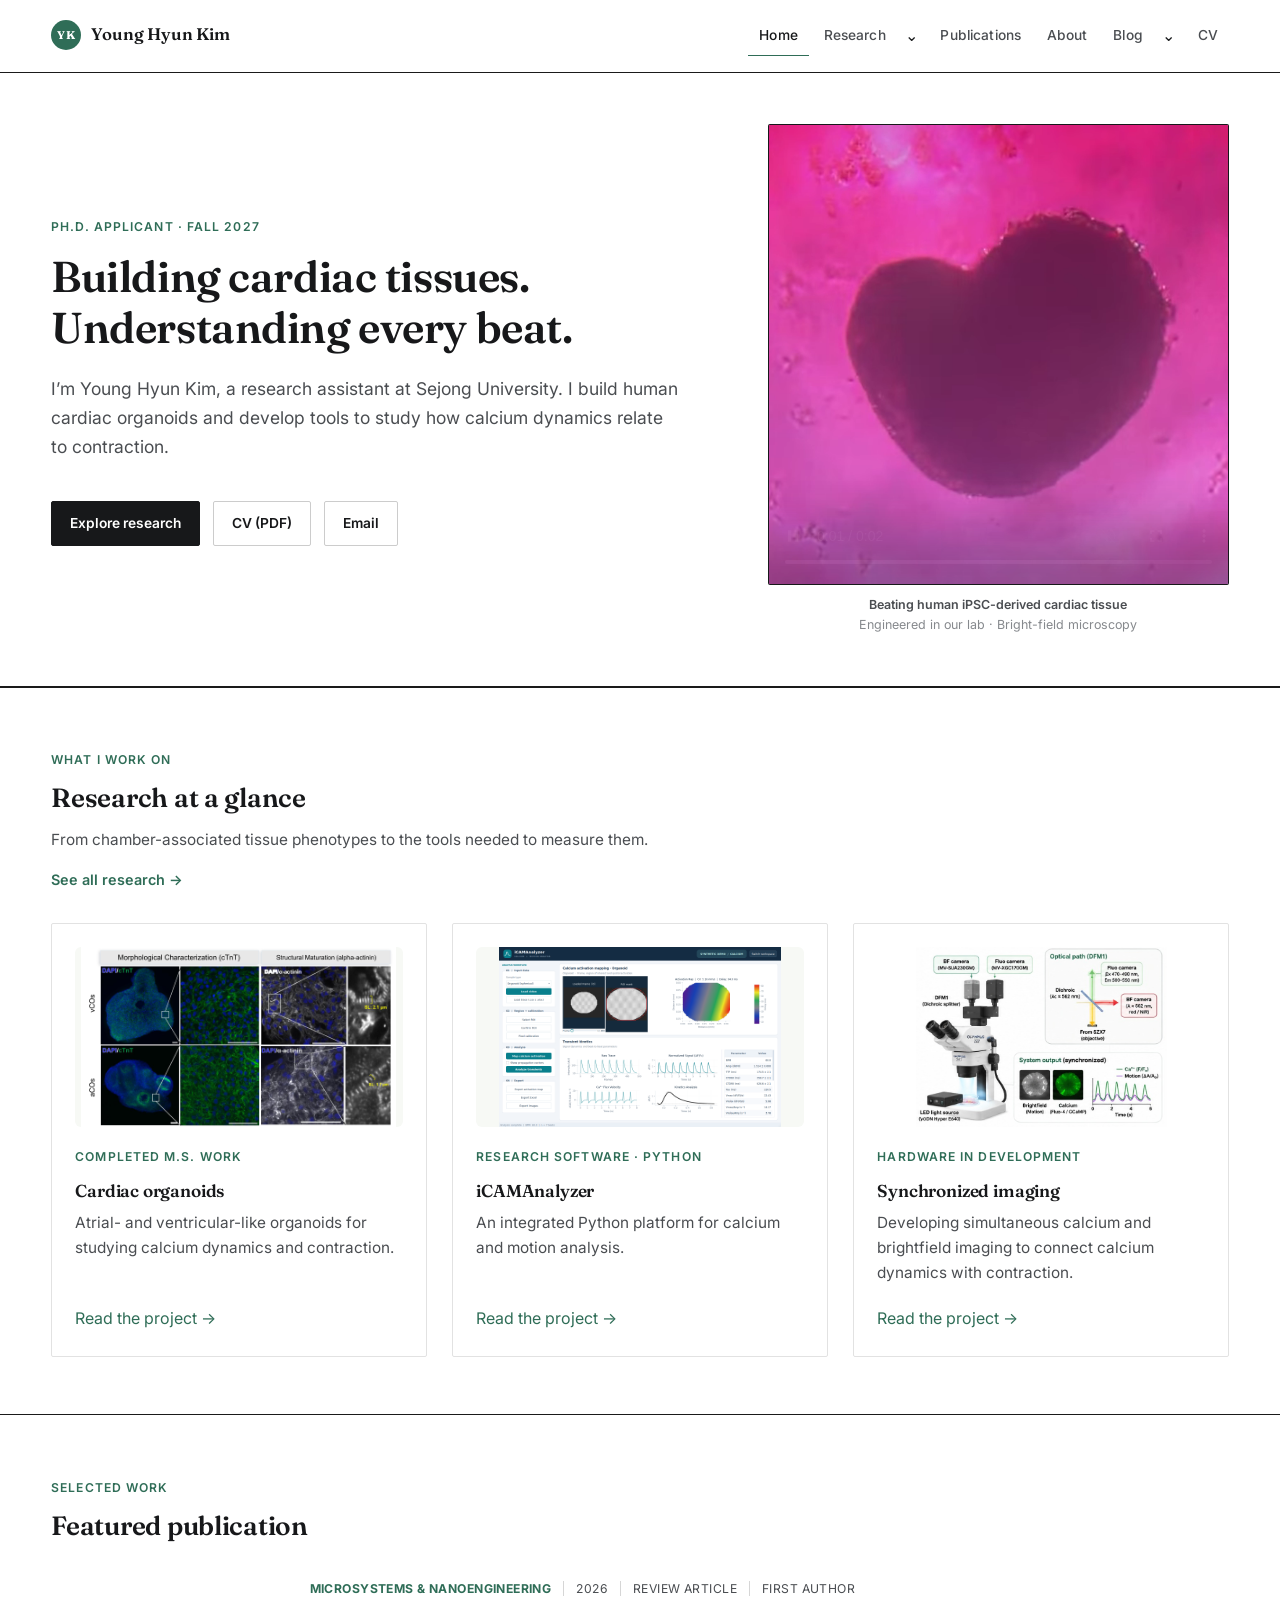
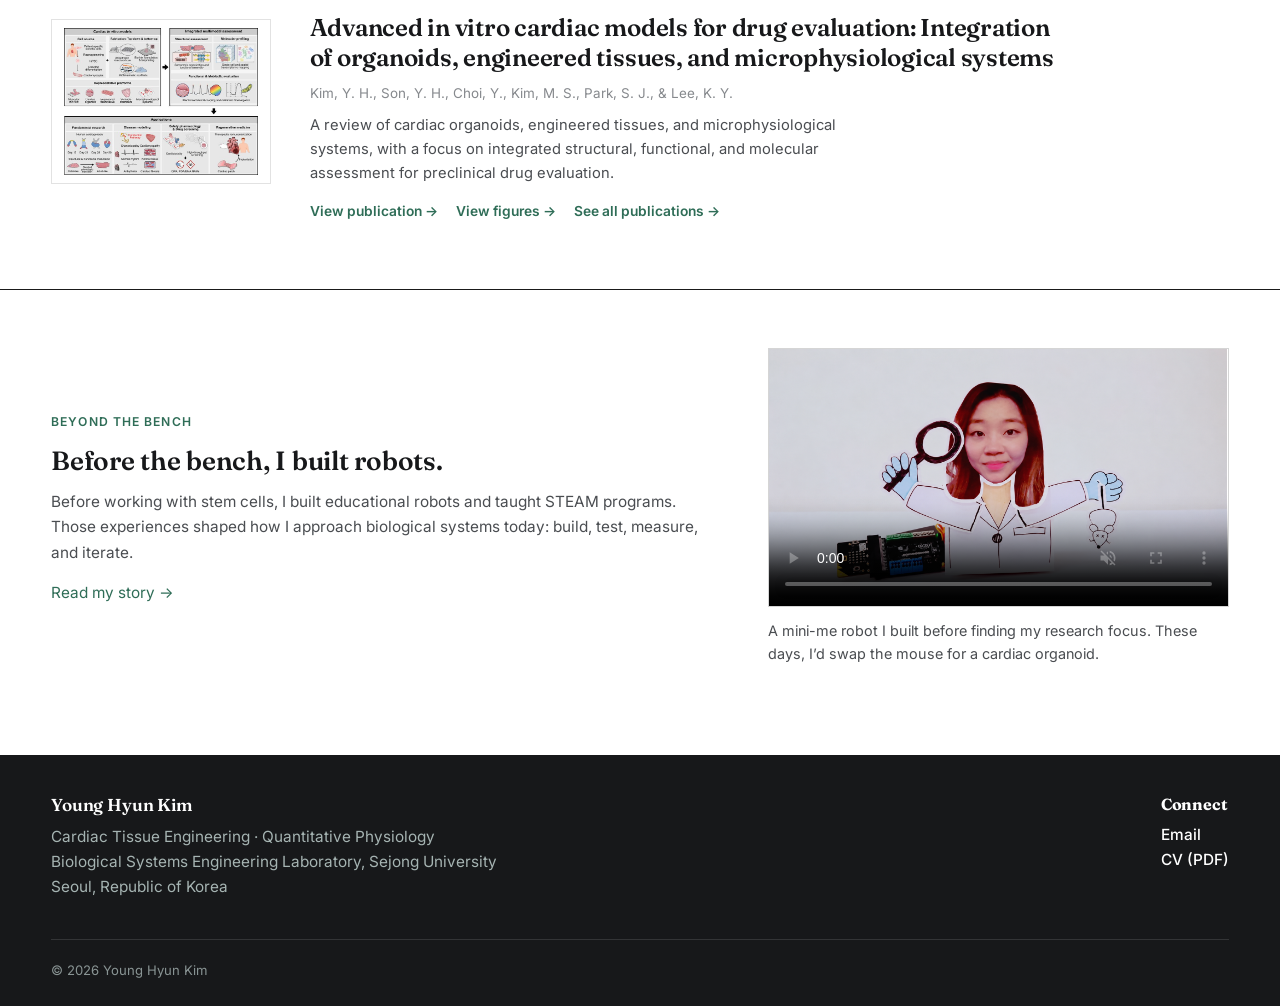
==== commit 40c940c9: "Update Home headline to personal research hook" ====
--- a/index.html
+++ b/index.html
@@ -47,7 +47,7 @@
 <div class="hero-grid home-hero-grid">
 <div class="home-hero-intro">
 <span class="eyebrow">Ph.D. Applicant · Fall 2027</span>
-<h1>Cardiac organoids. Calcium dynamics. Quantitative tools.</h1>
+<h1>Building cardiac tissues. Understanding every beat.</h1>
 <p class="home-hero-lead">I’m Young Hyun Kim, a research assistant at Sejong University. I build human cardiac organoids and develop tools to study how calcium dynamics relate to contraction.</p>
 
 </div>
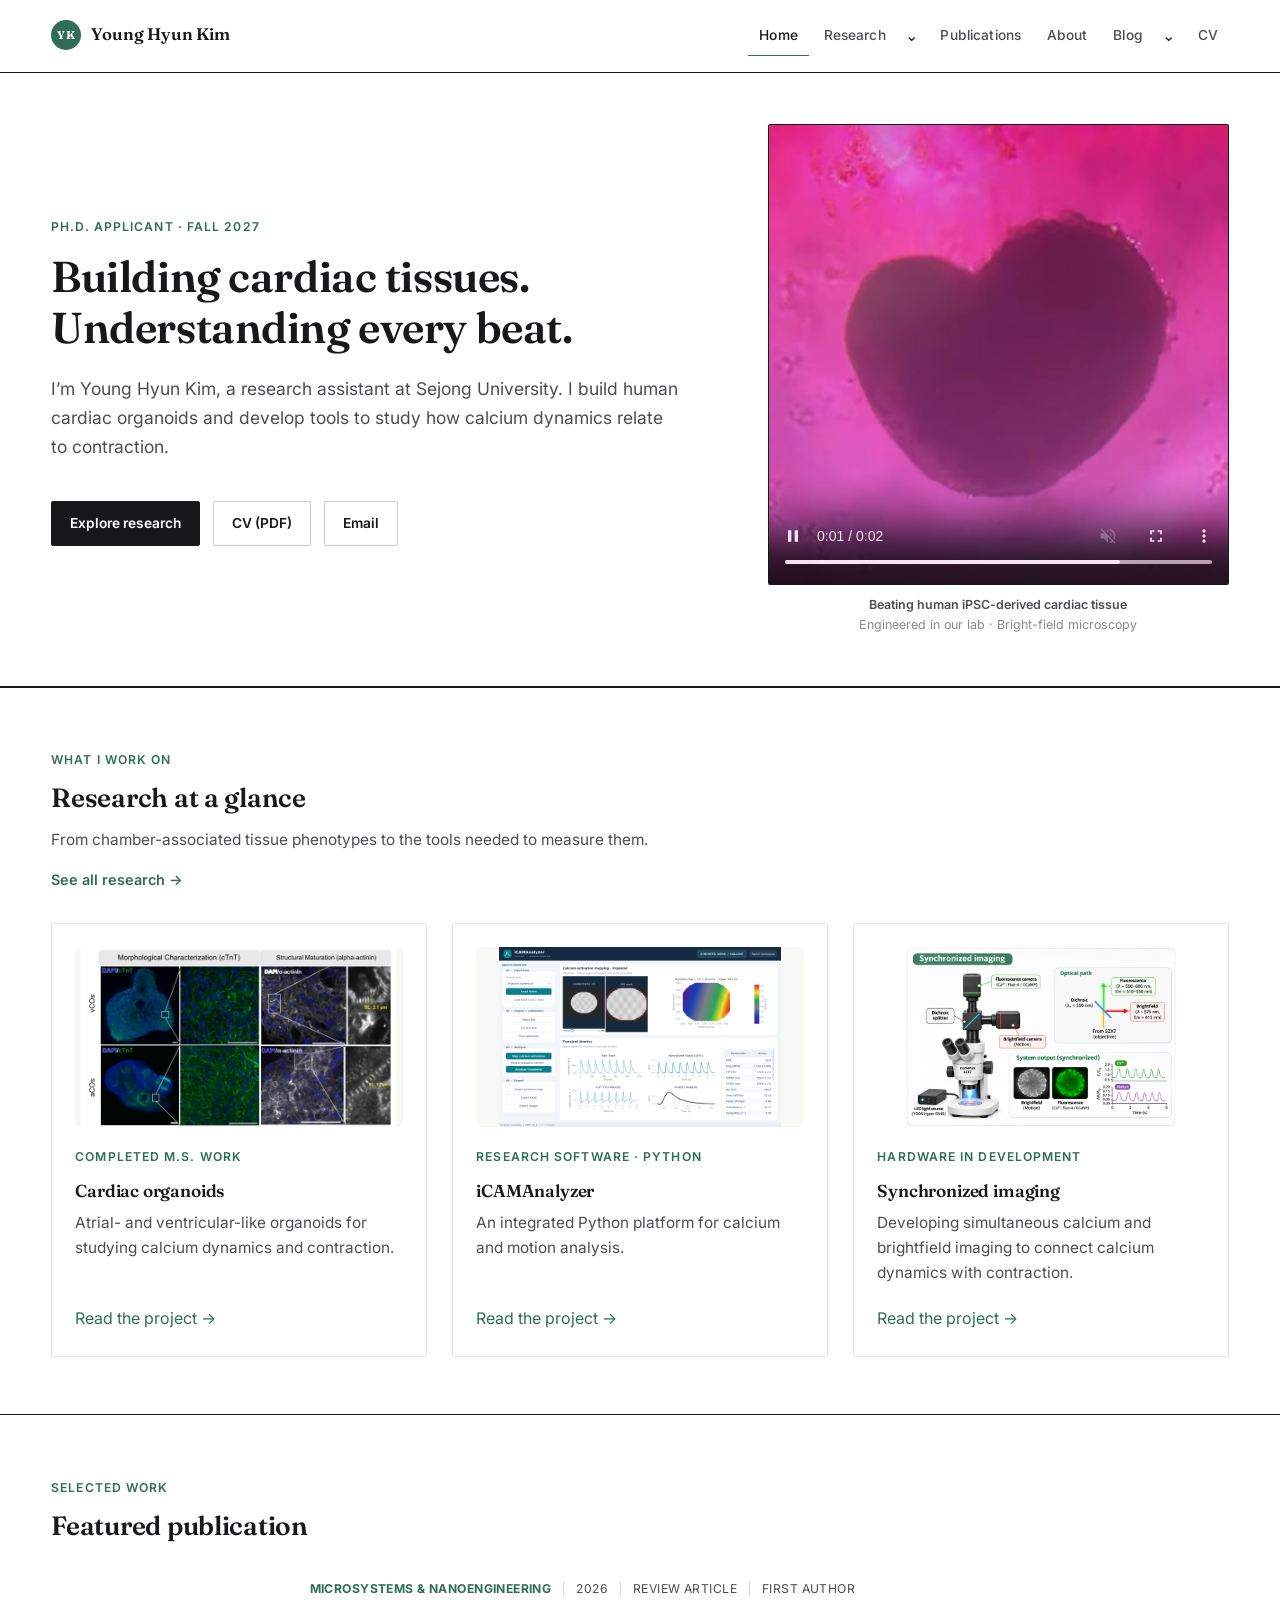
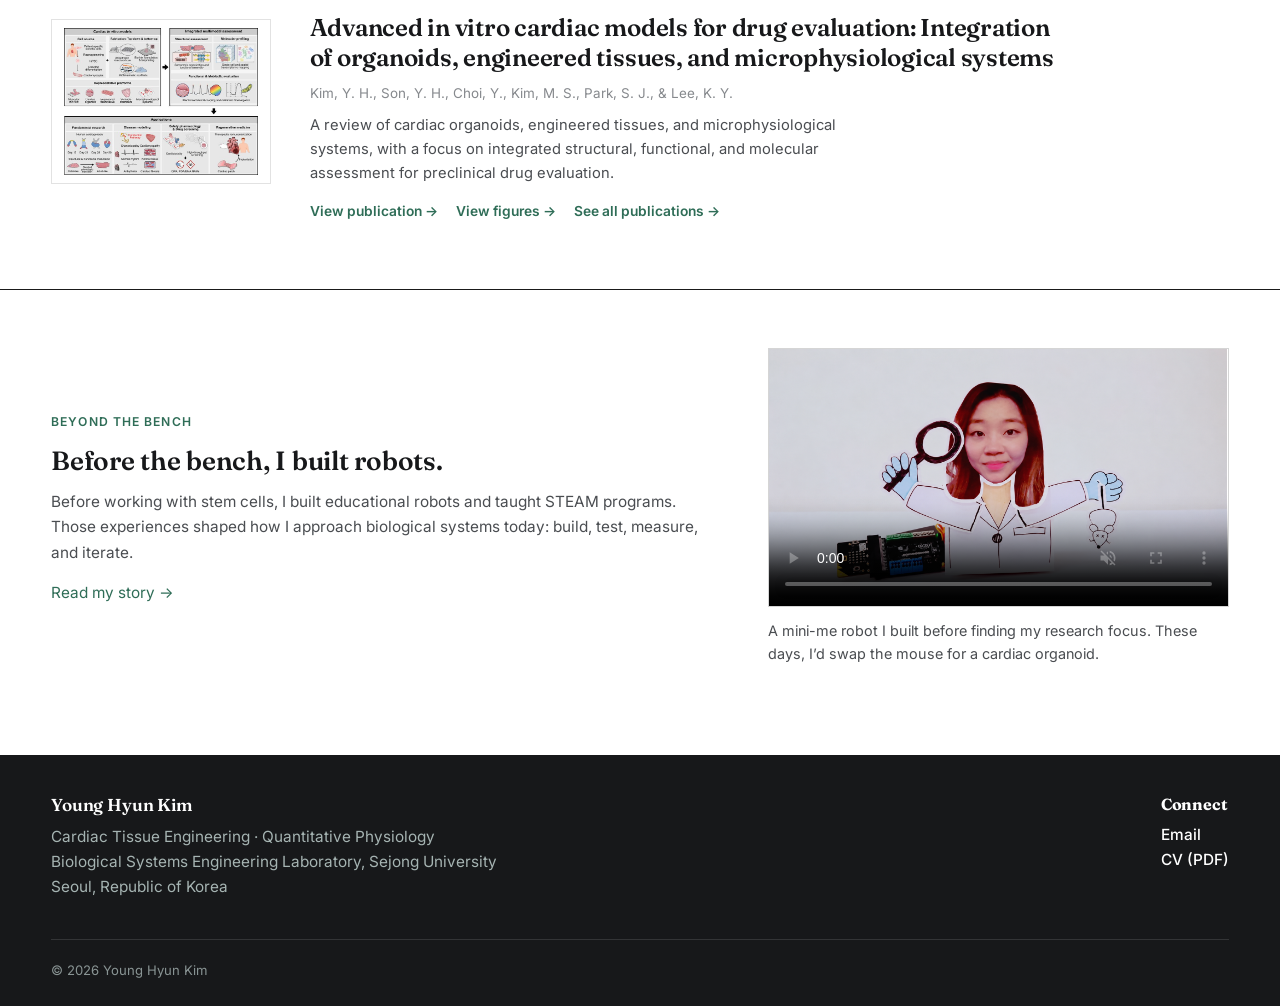
==== commit c3be8943: "Replace Home synchronized imaging illustration with latest supplied image" ====
--- a/index.html
+++ b/index.html
@@ -81,7 +81,7 @@
 <div class="grid grid-3 research-flow research-flow-visual">
 <div class="card flow-card" style="display:flex;flex-direction:column;min-width:0"><img src="assets/img/research/organoid-structure.jpg" alt="Immunofluorescence images of ventricular-like and atrial-like cardiac organoids" loading="lazy" decoding="async" style="width:100%;height:180px;object-fit:contain;display:block;background:#f7f9f5;border-radius:6px;margin-bottom:20px"/><span class="eyebrow">Completed M.S. work</span><h3>Cardiac organoids</h3><p>Atrial- and ventricular-like organoids for studying calcium dynamics and contraction.</p><a href="research.html#models" style="margin-top:auto">Read the project →</a></div>
 <div class="card flow-card" style="display:flex;flex-direction:column;min-width:0"><img src="assets/img/research/icamanalyzer-calcium-20261021.png" alt="iCAMAnalyzer interface showing a synthetic calcium-analysis demo" loading="lazy" decoding="async" style="width:100%;height:180px;object-fit:contain;display:block;background:#f7f9f5;border-radius:6px;margin-bottom:20px"/><span class="eyebrow">Research software · Python</span><h3>iCAMAnalyzer</h3><p>An integrated Python platform for calcium and motion analysis.</p><a href="research.html#icamanalyzer" style="margin-top:auto">Read the project →</a></div>
-<div class="card flow-card" style="display:flex;flex-direction:column;min-width:0"><img src="assets/img/research/synchronized-imaging.jpg" alt="Concept illustration of the dual-camera calcium and brightfield imaging setup in development" loading="lazy" decoding="async" width="693" height="497" style="width:100%;height:180px;object-fit:contain;display:block;background:#fff;border-radius:6px;margin-bottom:20px"/><span class="eyebrow">Hardware in development</span><h3>Synchronized imaging</h3><p>Developing simultaneous calcium and brightfield imaging to connect calcium dynamics with contraction.</p><a href="research.html#imaging" style="margin-top:auto">Read the project →</a></div>
+<div class="card flow-card" style="display:flex;flex-direction:column;min-width:0"><img src="assets/img/research/synchronized-imaging.jpg?v=20261107-2" alt="Concept illustration of the dual-camera calcium and brightfield imaging setup in development" loading="lazy" decoding="async" width="1536" height="1024" style="width:100%;height:180px;object-fit:contain;display:block;background:#fff;border-radius:6px;margin-bottom:20px"/><span class="eyebrow">Hardware in development</span><h3>Synchronized imaging</h3><p>Developing simultaneous calcium and brightfield imaging to connect calcium dynamics with contraction.</p><a href="research.html#imaging" style="margin-top:auto">Read the project →</a></div>
 </div>
 </div>
 </section>
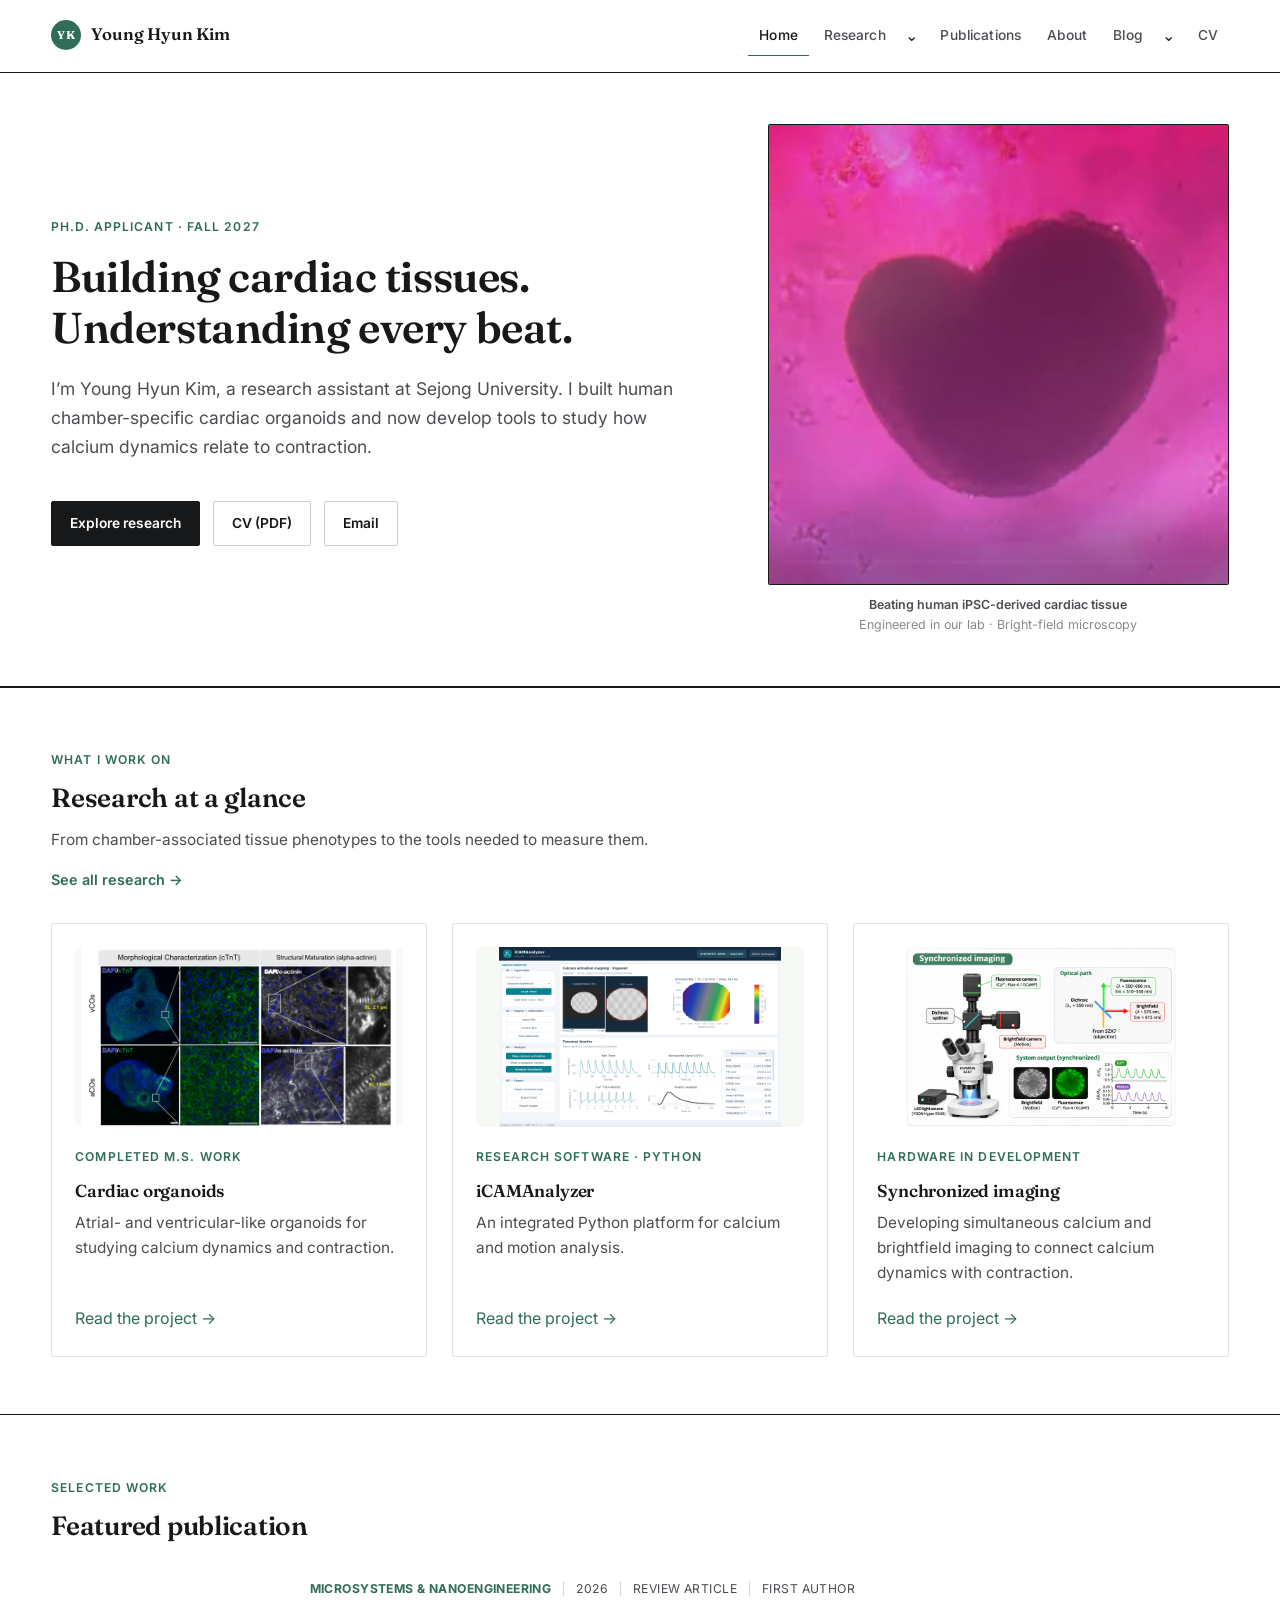
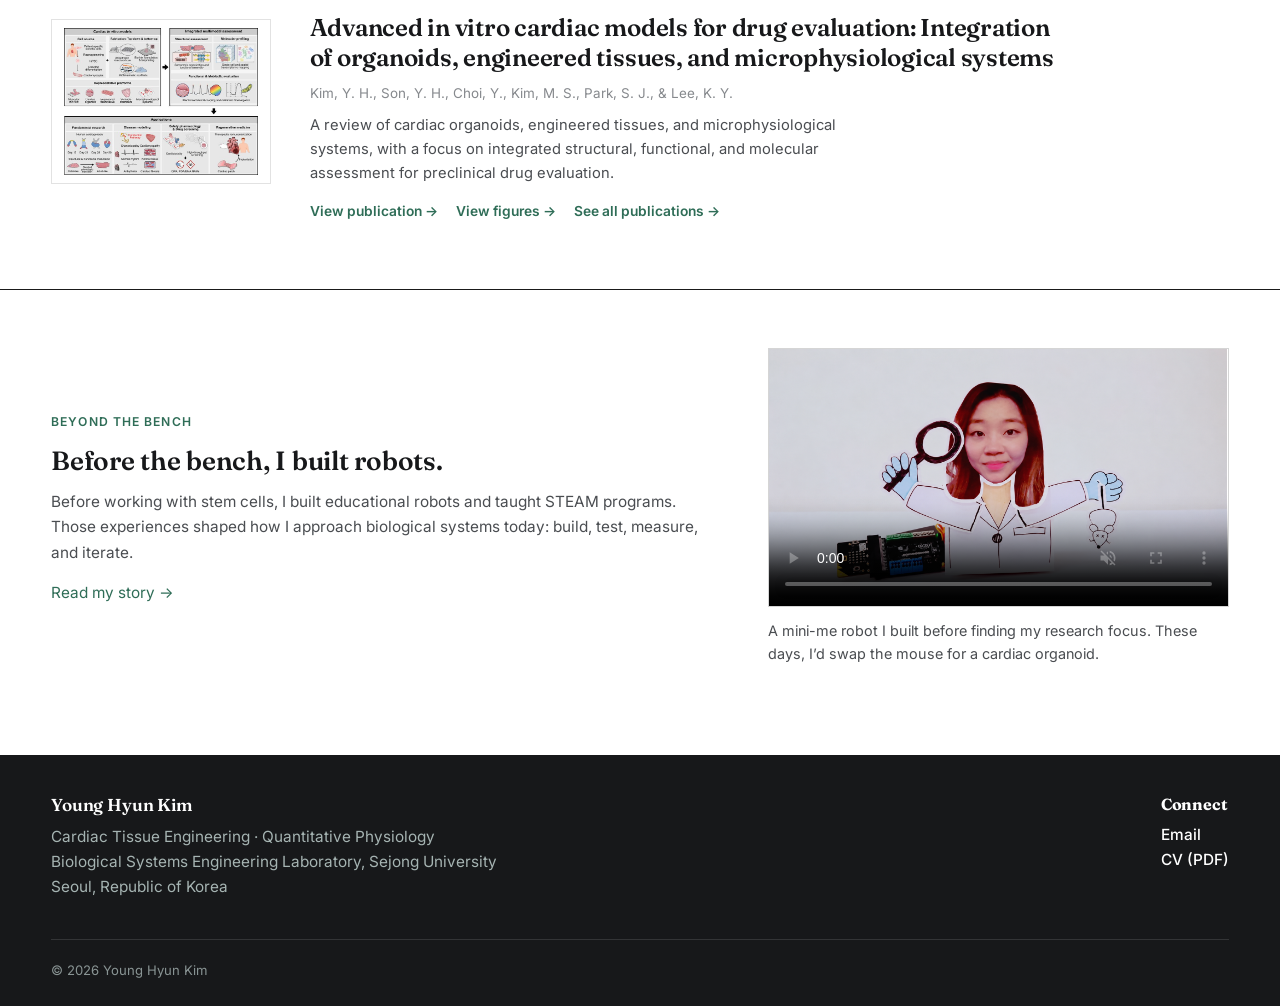
==== commit 3074fc97: "Specify completed human chamber-specific cardiac organoid work in Home intro" ====
--- a/index.html
+++ b/index.html
@@ -48,7 +48,7 @@
 <div class="home-hero-intro">
 <span class="eyebrow">Ph.D. Applicant · Fall 2027</span>
 <h1>Building cardiac tissues. Understanding every beat.</h1>
-<p class="home-hero-lead">I’m Young Hyun Kim, a research assistant at Sejong University. I build human cardiac organoids and develop tools to study how calcium dynamics relate to contraction.</p>
+<p class="home-hero-lead">I’m Young Hyun Kim, a research assistant at Sejong University. I built human chamber-specific cardiac organoids and now develop tools to study how calcium dynamics relate to contraction.</p>
 
 </div>
 <div class="home-hero-media">
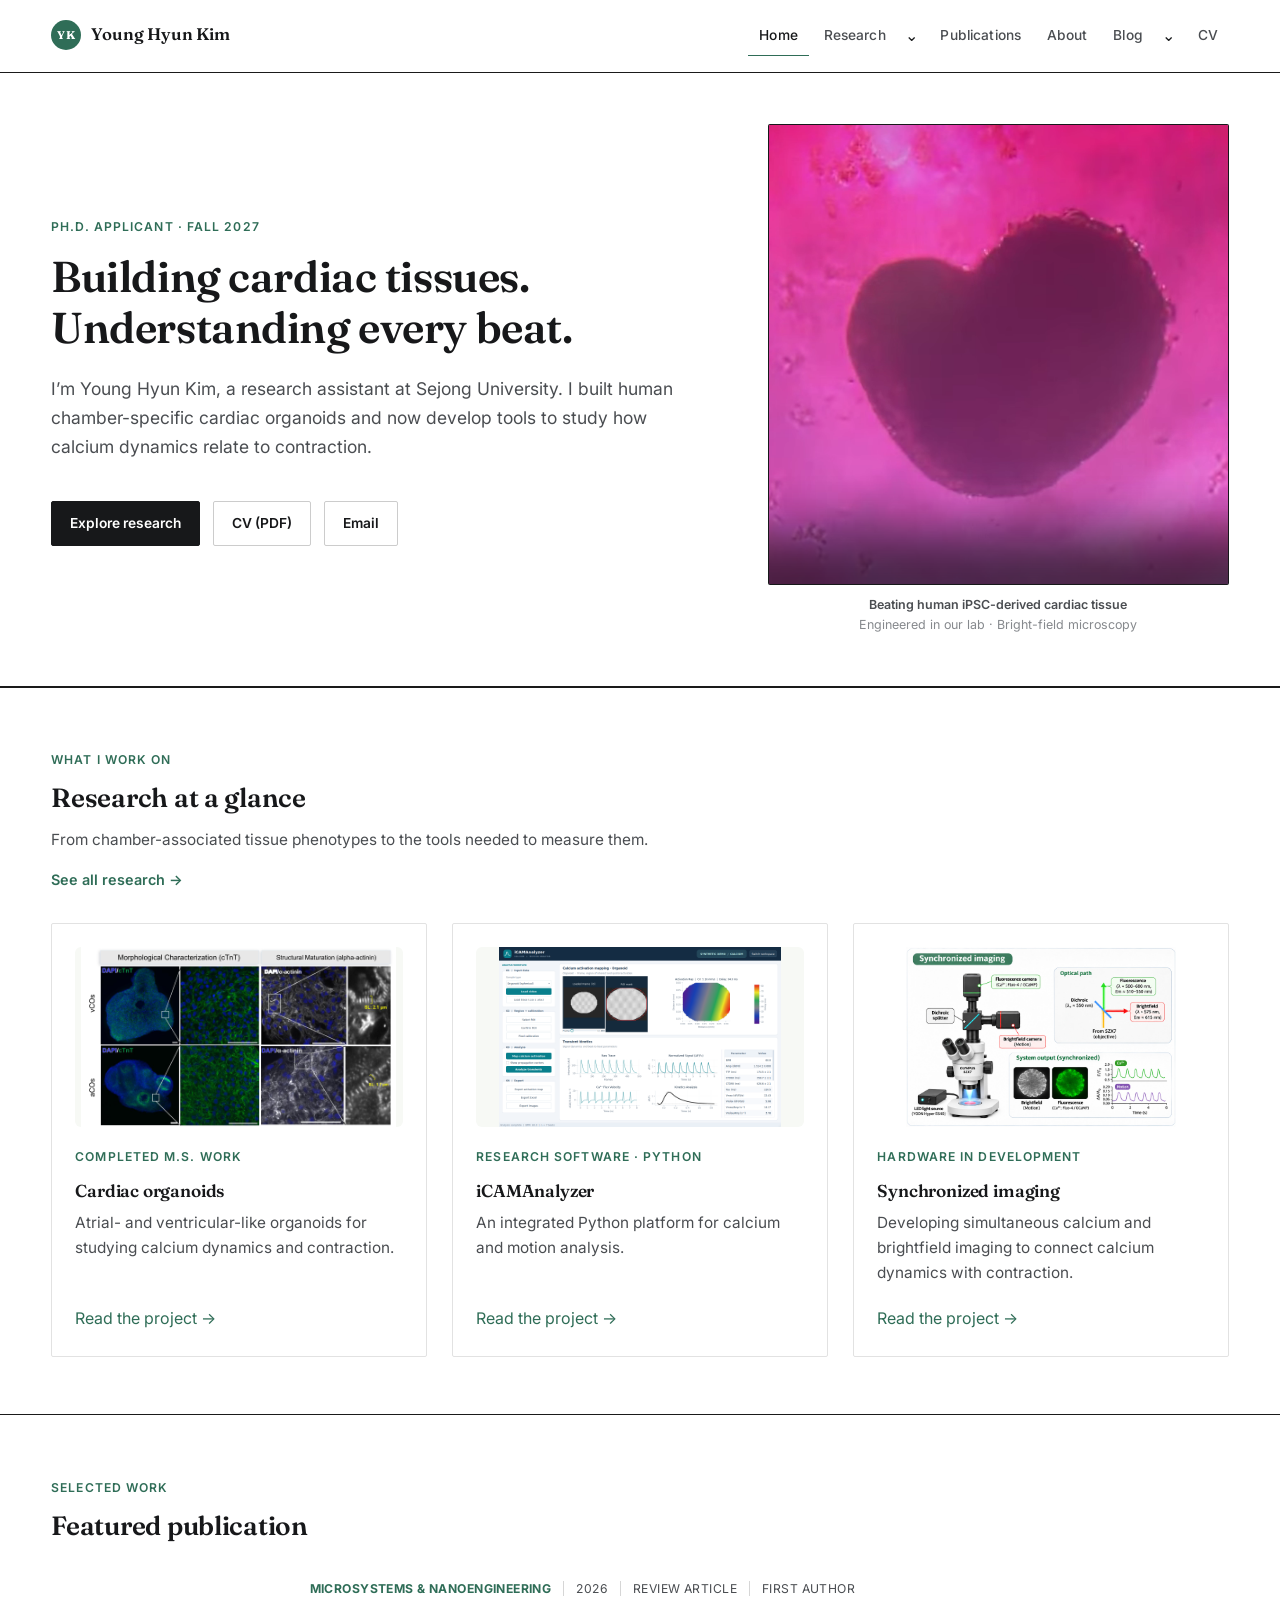
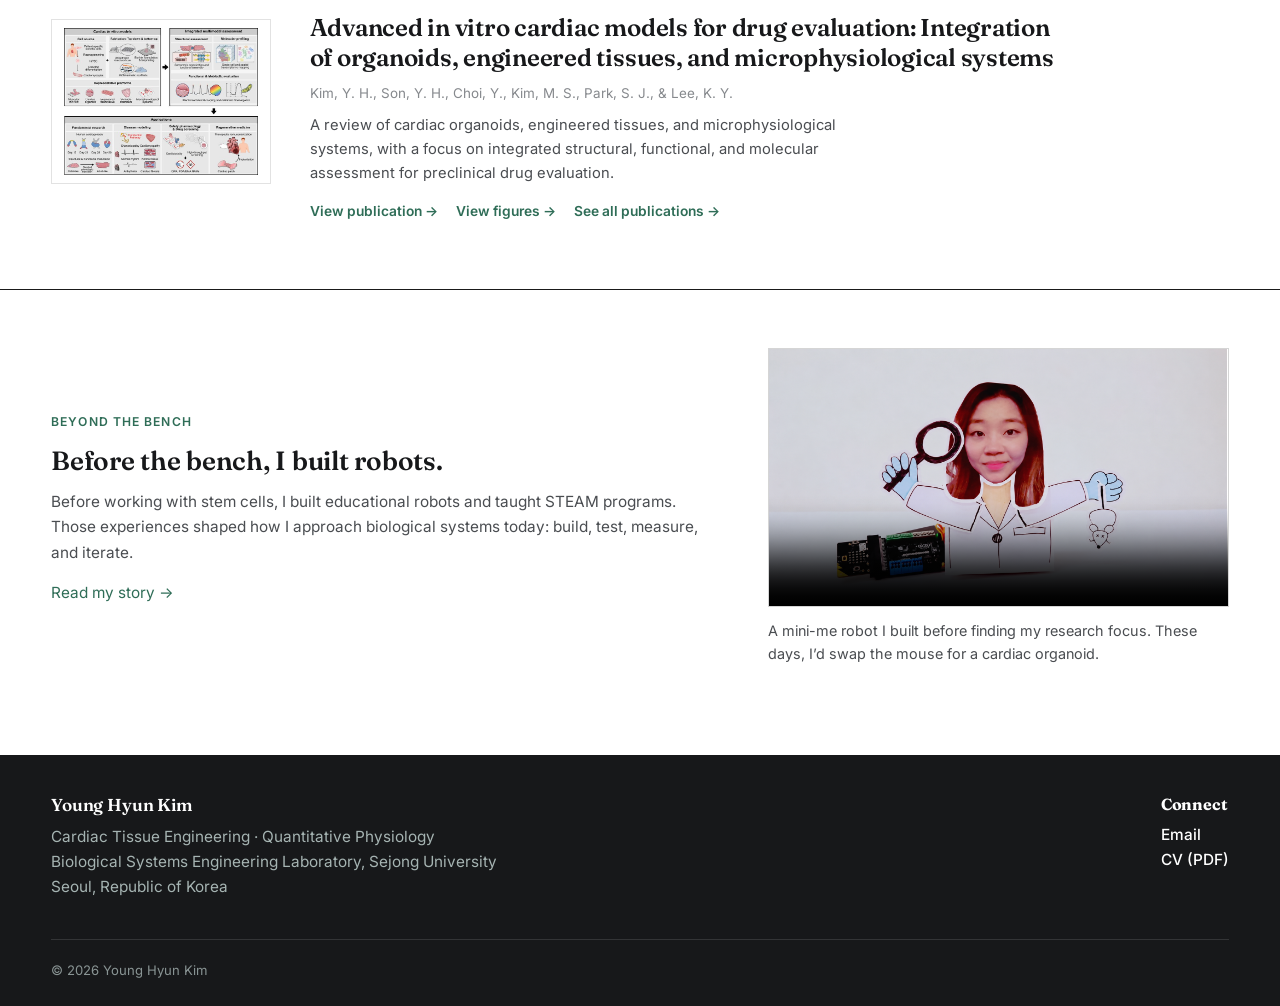
==== commit 1a358a31: "Update all CV PDFs and links; add November 2026 BioChip poster" ====
--- a/index.html
+++ b/index.html
@@ -32,7 +32,7 @@
 <a class="nav-link" href="blog.html">Blog</a>
 <div class="dropdown"><a href="blog.html">Overview</a><a href="blog-travel.html">Travel</a><a href="blog-making.html">Making</a><a href="blog-gallery.html">Under the Scope</a></div>
 </li>
-<li><a class="nav-link" href="assets/CV_Younghyun_Kim_20261105.pdf" rel="noopener" target="_blank">CV</a></li>
+<li><a class="nav-link" href="assets/CV_Younghyun_Kim_20261107.pdf" rel="noopener" target="_blank">CV</a></li>
 </ul>
 </nav>
 </header><main id="main-content">
@@ -65,7 +65,7 @@
         </p>
 </div>
 <div class="home-hero-followup">
-<div class="btn-row"><a class="btn btn-primary" href="research.html">Explore research</a><a class="btn btn-outline" href="assets/CV_Younghyun_Kim_20261105.pdf">CV (PDF)</a><a class="btn btn-outline" href="mailto:younghyun.kim1062@gmail.com">Email</a></div>
+<div class="btn-row"><a class="btn btn-primary" href="research.html">Explore research</a><a class="btn btn-outline" href="assets/CV_Younghyun_Kim_20261107.pdf">CV (PDF)</a><a class="btn btn-outline" href="mailto:younghyun.kim1062@gmail.com">Email</a></div>
 </div>
 </div>
 </div>
@@ -148,7 +148,7 @@
 <h4 style="color:#fff;">Connect</h4>
 <p>
 <a href="mailto:younghyun.kim1062@gmail.com">Email</a><br/>
-<a href="assets/CV_Younghyun_Kim_20261105.pdf">CV (PDF)</a><br/></p>
+<a href="assets/CV_Younghyun_Kim_20261107.pdf">CV (PDF)</a><br/></p>
 </div>
 </div>
 <div class="footer-note">© 2026 Young Hyun Kim</div>
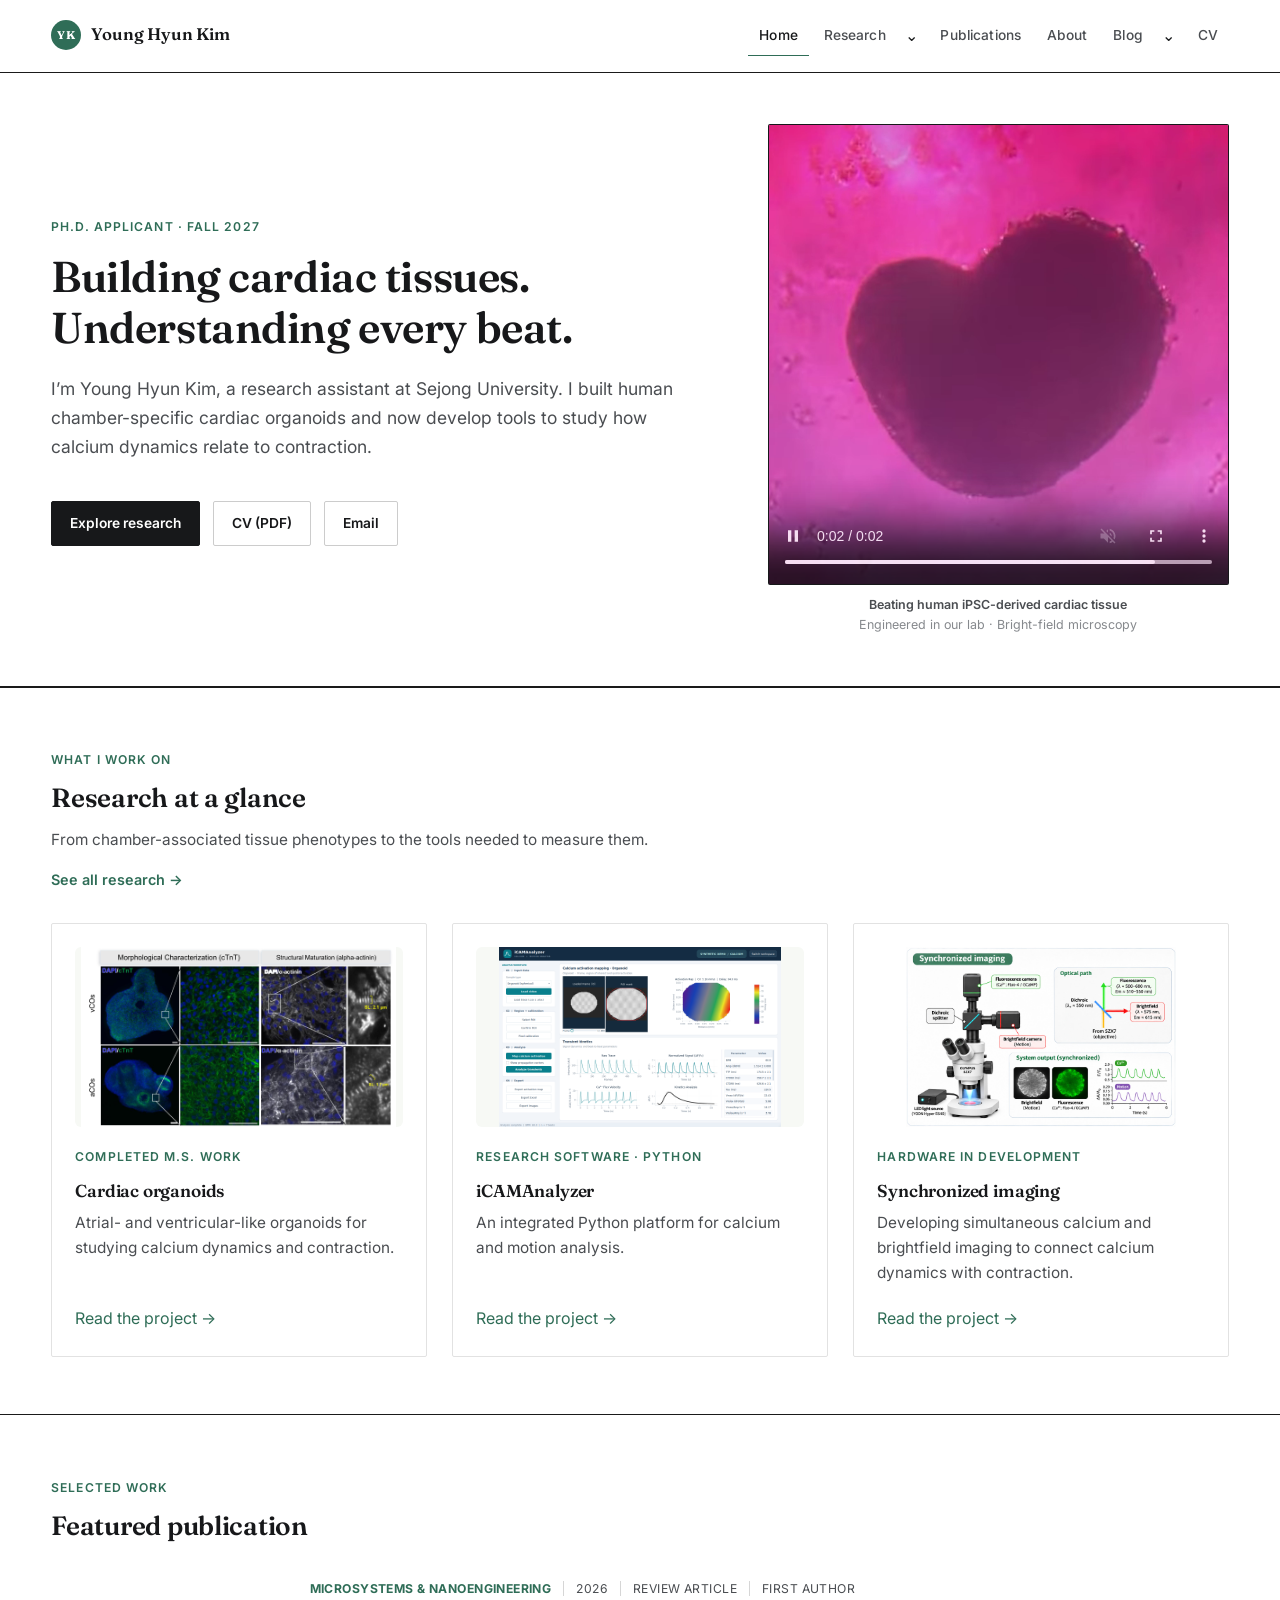
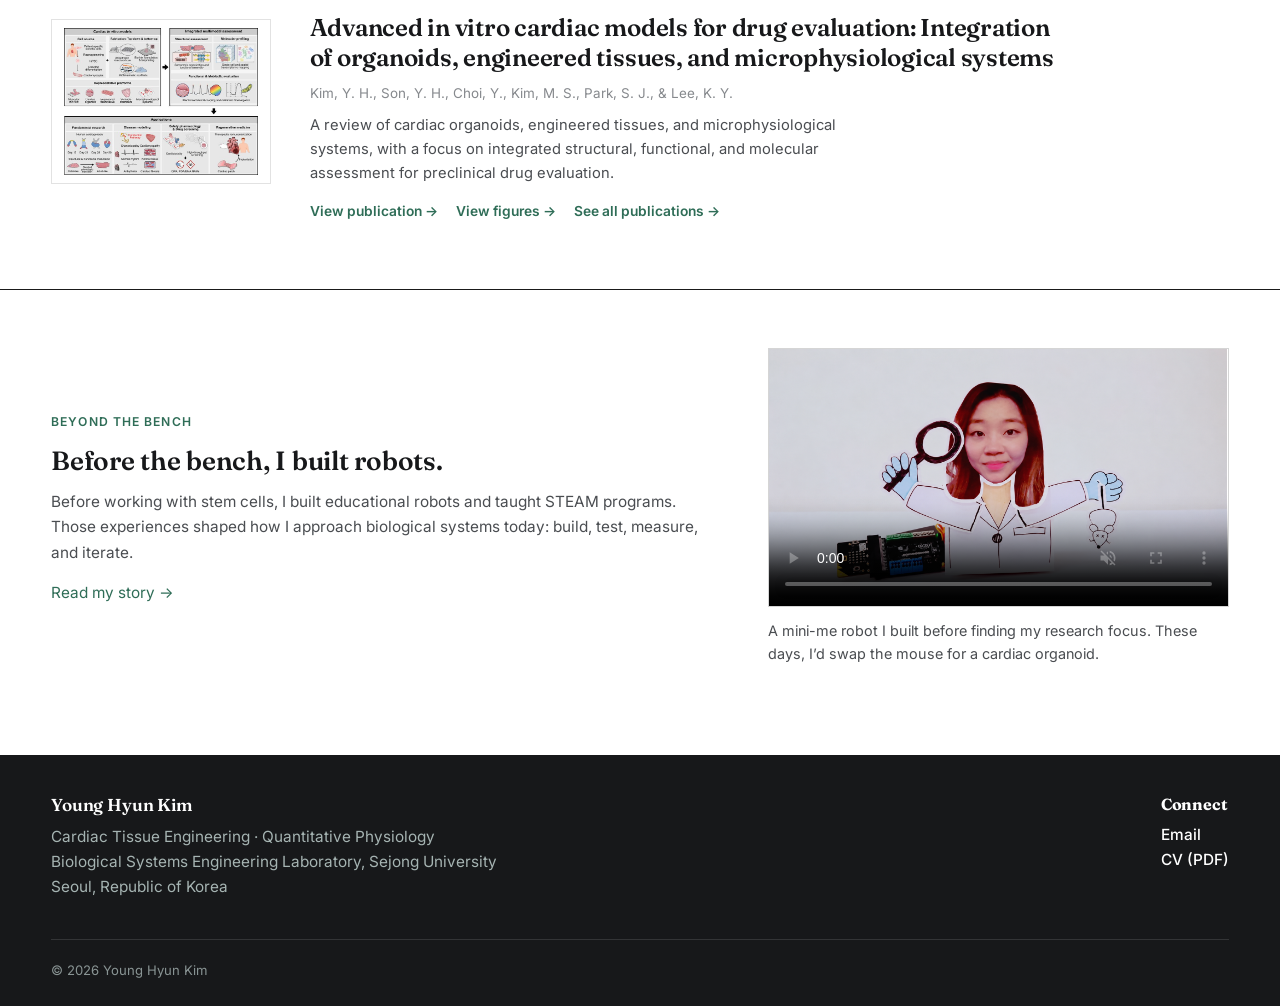
==== commit 46f402e9: "Update CV to final graduate applications version (2026-11-13)" ====
--- a/index.html
+++ b/index.html
@@ -32,7 +32,7 @@
 <a class="nav-link" href="blog.html">Blog</a>
 <div class="dropdown"><a href="blog.html">Overview</a><a href="blog-travel.html">Travel</a><a href="blog-making.html">Making</a><a href="blog-gallery.html">Under the Scope</a></div>
 </li>
-<li><a class="nav-link" href="assets/CV_Younghyun_Kim_20261107.pdf" rel="noopener" target="_blank">CV</a></li>
+<li><a class="nav-link" href="assets/CV_Younghyun_Kim_20261113.pdf" rel="noopener" target="_blank">CV</a></li>
 </ul>
 </nav>
 </header><main id="main-content">
@@ -65,7 +65,7 @@
         </p>
 </div>
 <div class="home-hero-followup">
-<div class="btn-row"><a class="btn btn-primary" href="research.html">Explore research</a><a class="btn btn-outline" href="assets/CV_Younghyun_Kim_20261107.pdf">CV (PDF)</a><a class="btn btn-outline" href="mailto:younghyun.kim1062@gmail.com">Email</a></div>
+<div class="btn-row"><a class="btn btn-primary" href="research.html">Explore research</a><a class="btn btn-outline" href="assets/CV_Younghyun_Kim_20261113.pdf">CV (PDF)</a><a class="btn btn-outline" href="mailto:younghyun.kim1062@gmail.com">Email</a></div>
 </div>
 </div>
 </div>
@@ -148,7 +148,7 @@
 <h4 style="color:#fff;">Connect</h4>
 <p>
 <a href="mailto:younghyun.kim1062@gmail.com">Email</a><br/>
-<a href="assets/CV_Younghyun_Kim_20261107.pdf">CV (PDF)</a><br/></p>
+<a href="assets/CV_Younghyun_Kim_20261113.pdf">CV (PDF)</a><br/></p>
 </div>
 </div>
 <div class="footer-note">© 2026 Young Hyun Kim</div>
--- a/css/style.css
+++ b/css/style.css
@@ -705,11 +705,18 @@
 
 .map-pin {
   cursor: pointer;
-  transition: transform 0.15s ease;
-  transform-origin: center;
-}
-
-.map-pin:hover { transform: scale(1.3); }
+  /* A stable SVG hit target prevents hover feedback loops. */
+  transform: none;
+  -webkit-user-select: none;
+  user-select: none;
+}
+.map-pin:hover { transform: none; }
+.map-pin .pin-hit { pointer-events: all; }
+.map-pin .pin-halo, .map-pin .pin-dot, .map-pin text { pointer-events: none; }
+.map-pin:hover .pin-halo, .map-pin:focus .pin-halo { opacity: .5; }
+.map-pin:focus .pin-dot { stroke: #173e30; stroke-width: 3; }
+#travel-map { -webkit-user-select: none; user-select: none; }
+#travel-map .pin-leader { pointer-events: none; }
 
 #travel-detail {
   margin-top: 28px;
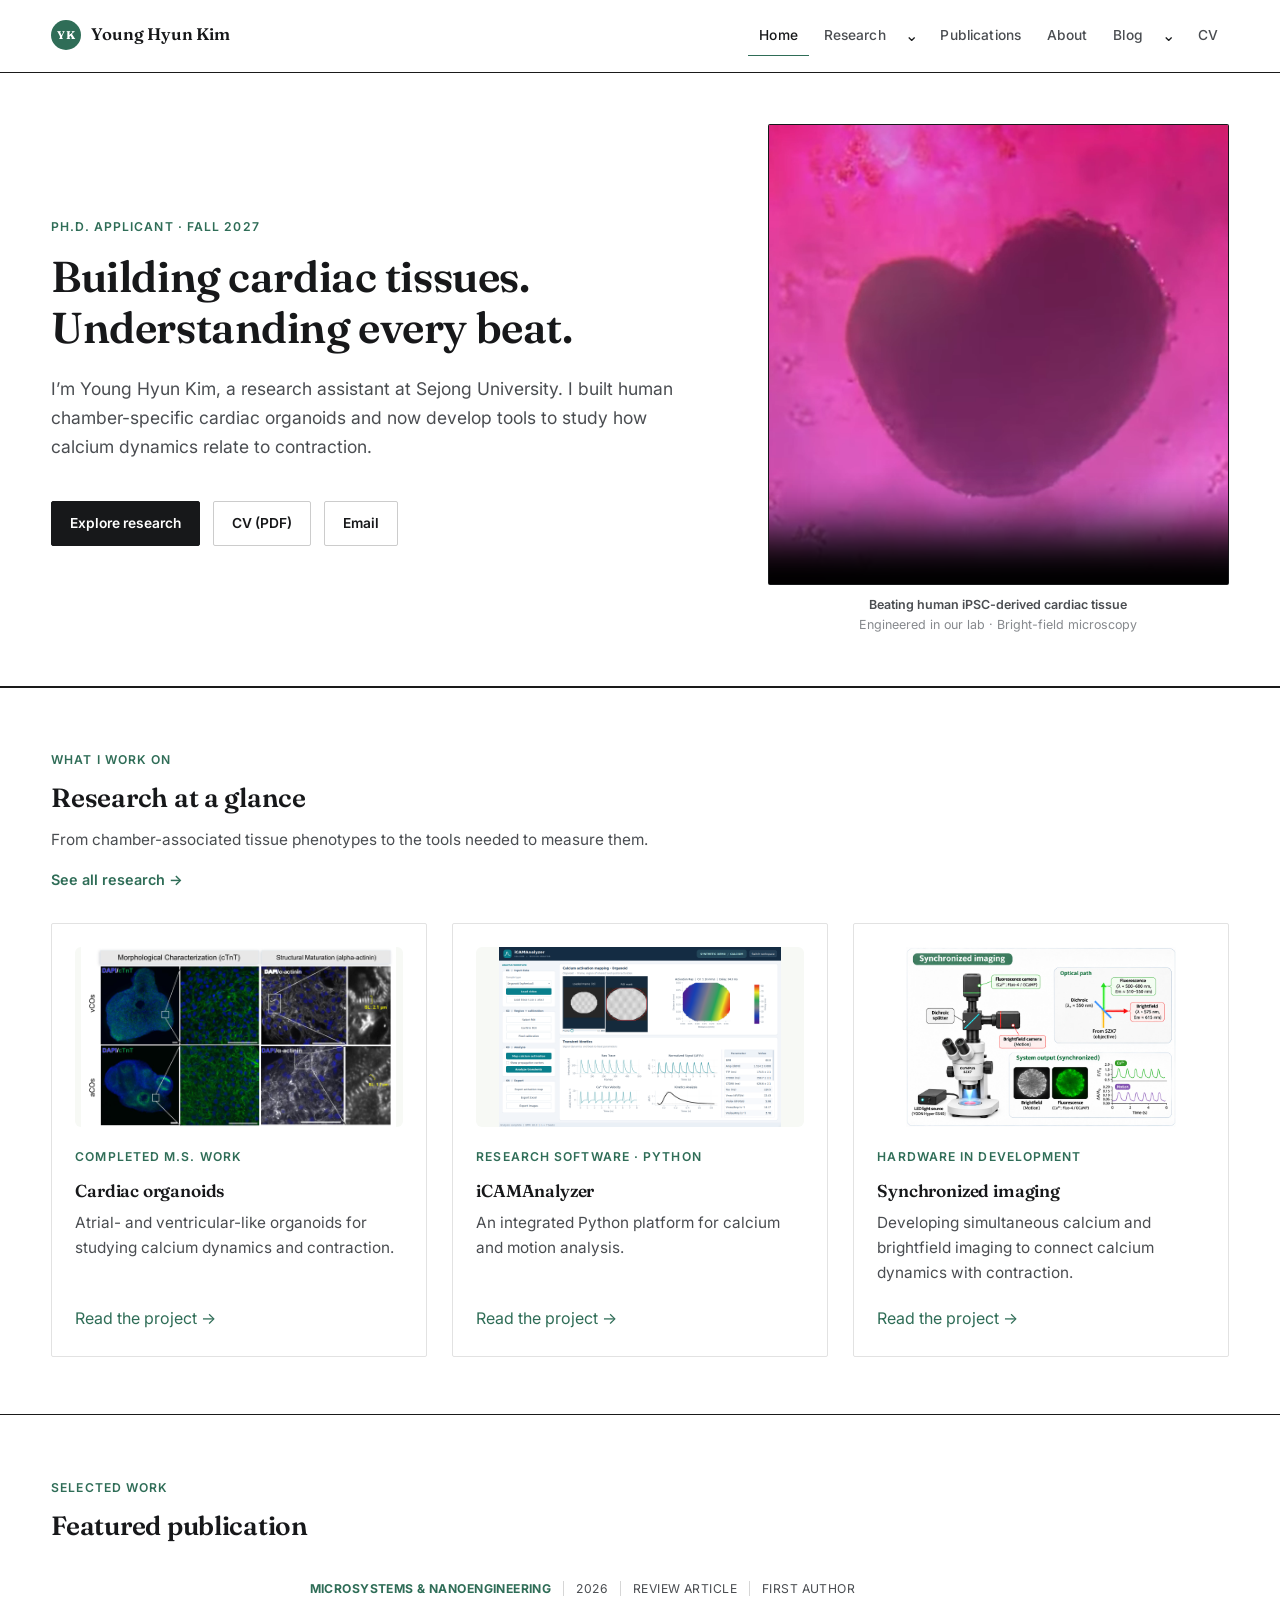
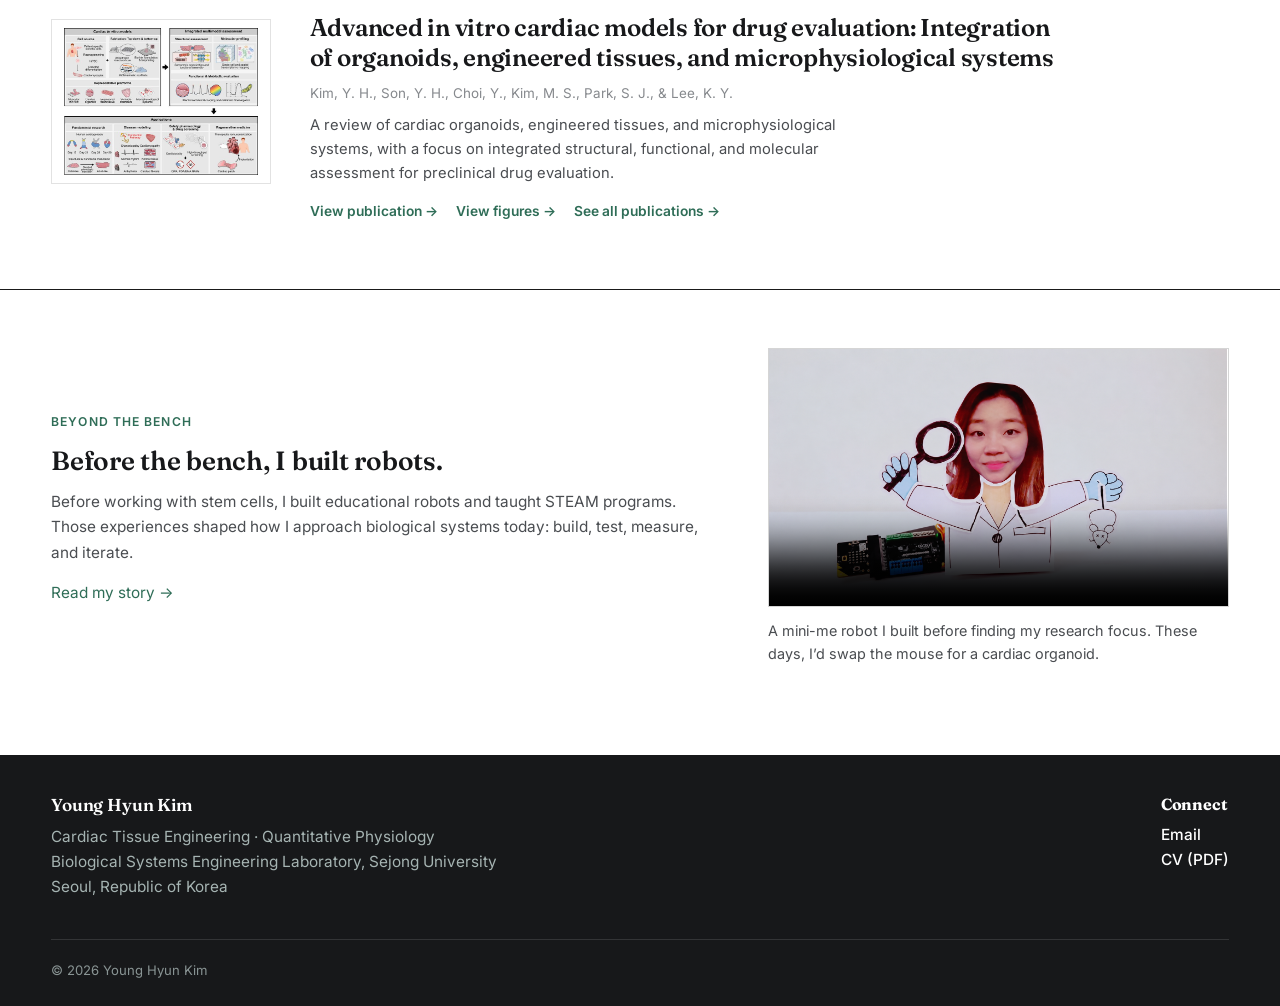
==== commit 12195a80: "Update CV to final November 15 version and refresh download links" ====
--- a/index.html
+++ b/index.html
@@ -32,7 +32,7 @@
 <a class="nav-link" href="blog.html">Blog</a>
 <div class="dropdown"><a href="blog.html">Overview</a><a href="blog-travel.html">Travel</a><a href="blog-making.html">Making</a><a href="blog-gallery.html">Under the Scope</a></div>
 </li>
-<li><a class="nav-link" href="assets/CV_Younghyun_Kim_20261113.pdf" rel="noopener" target="_blank">CV</a></li>
+<li><a class="nav-link" href="assets/CV_Younghyun_Kim_20261115.pdf" rel="noopener" target="_blank">CV</a></li>
 </ul>
 </nav>
 </header><main id="main-content">
@@ -65,7 +65,7 @@
         </p>
 </div>
 <div class="home-hero-followup">
-<div class="btn-row"><a class="btn btn-primary" href="research.html">Explore research</a><a class="btn btn-outline" href="assets/CV_Younghyun_Kim_20261113.pdf">CV (PDF)</a><a class="btn btn-outline" href="mailto:younghyun.kim1062@gmail.com">Email</a></div>
+<div class="btn-row"><a class="btn btn-primary" href="research.html">Explore research</a><a class="btn btn-outline" href="assets/CV_Younghyun_Kim_20261115.pdf">CV (PDF)</a><a class="btn btn-outline" href="mailto:younghyun.kim1062@gmail.com">Email</a></div>
 </div>
 </div>
 </div>
@@ -148,7 +148,7 @@
 <h4 style="color:#fff;">Connect</h4>
 <p>
 <a href="mailto:younghyun.kim1062@gmail.com">Email</a><br/>
-<a href="assets/CV_Younghyun_Kim_20261113.pdf">CV (PDF)</a><br/></p>
+<a href="assets/CV_Younghyun_Kim_20261115.pdf">CV (PDF)</a><br/></p>
 </div>
 </div>
 <div class="footer-note">© 2026 Young Hyun Kim</div>
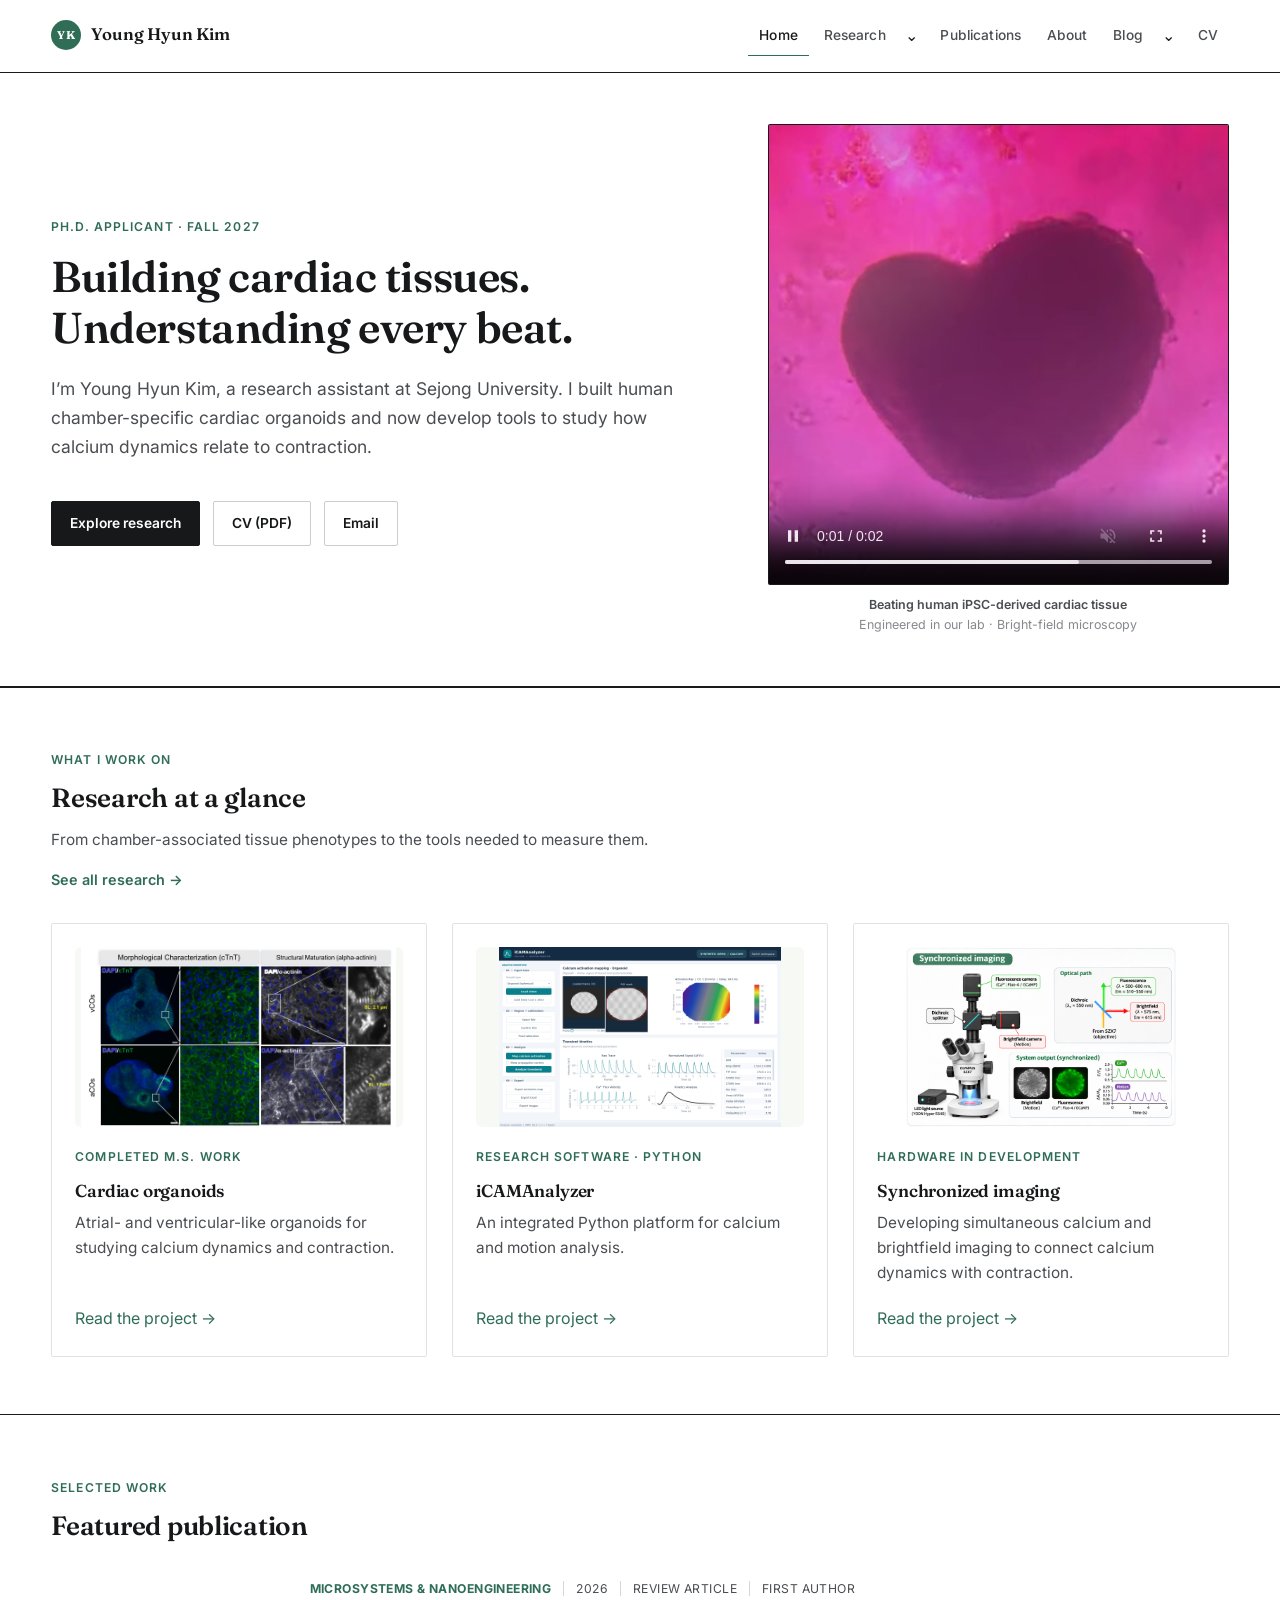
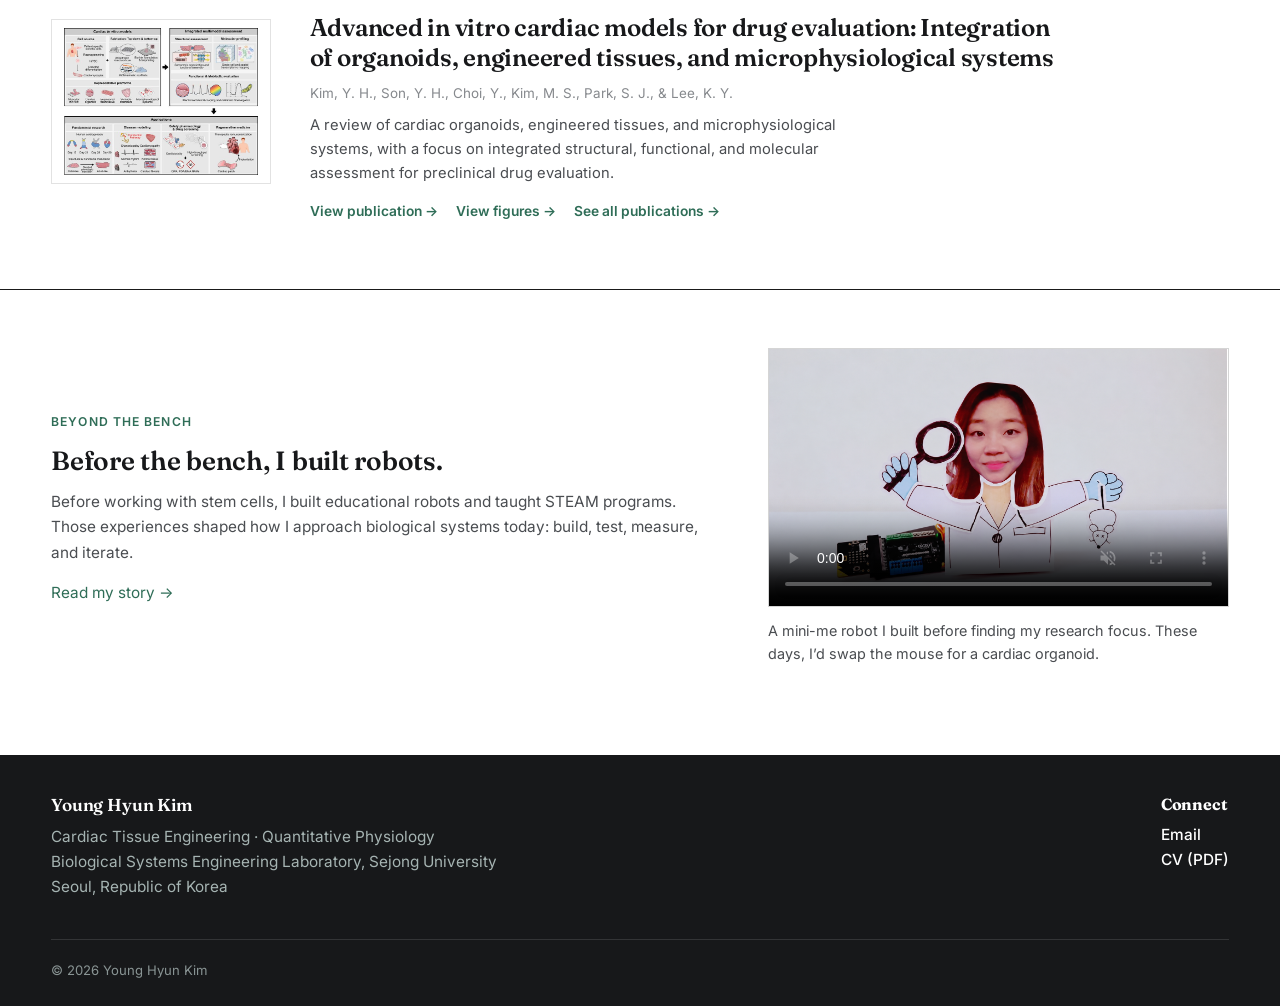
==== commit fe9d4090: "Point every public CV link to the latest uploaded PDF" ====
--- a/index.html
+++ b/index.html
@@ -32,7 +32,7 @@
 <a class="nav-link" href="blog.html">Blog</a>
 <div class="dropdown"><a href="blog.html">Overview</a><a href="blog-travel.html">Travel</a><a href="blog-making.html">Making</a><a href="blog-gallery.html">Under the Scope</a></div>
 </li>
-<li><a class="nav-link" href="assets/CV_Younghyun_Kim_20261115.pdf" rel="noopener" target="_blank">CV</a></li>
+<li><a class="nav-link" href="assets/CV_Younghyun_Kim.pdf?v=20261117" rel="noopener" target="_blank">CV</a></li>
 </ul>
 </nav>
 </header><main id="main-content">
@@ -65,7 +65,7 @@
         </p>
 </div>
 <div class="home-hero-followup">
-<div class="btn-row"><a class="btn btn-primary" href="research.html">Explore research</a><a class="btn btn-outline" href="assets/CV_Younghyun_Kim_20261115.pdf">CV (PDF)</a><a class="btn btn-outline" href="mailto:younghyun.kim1062@gmail.com">Email</a></div>
+<div class="btn-row"><a class="btn btn-primary" href="research.html">Explore research</a><a class="btn btn-outline" href="assets/CV_Younghyun_Kim.pdf?v=20261117">CV (PDF)</a><a class="btn btn-outline" href="mailto:younghyun.kim1062@gmail.com">Email</a></div>
 </div>
 </div>
 </div>
@@ -148,7 +148,7 @@
 <h4 style="color:#fff;">Connect</h4>
 <p>
 <a href="mailto:younghyun.kim1062@gmail.com">Email</a><br/>
-<a href="assets/CV_Younghyun_Kim_20261115.pdf">CV (PDF)</a><br/></p>
+<a href="assets/CV_Younghyun_Kim.pdf?v=20261117">CV (PDF)</a><br/></p>
 </div>
 </div>
 <div class="footer-note">© 2026 Young Hyun Kim</div>
